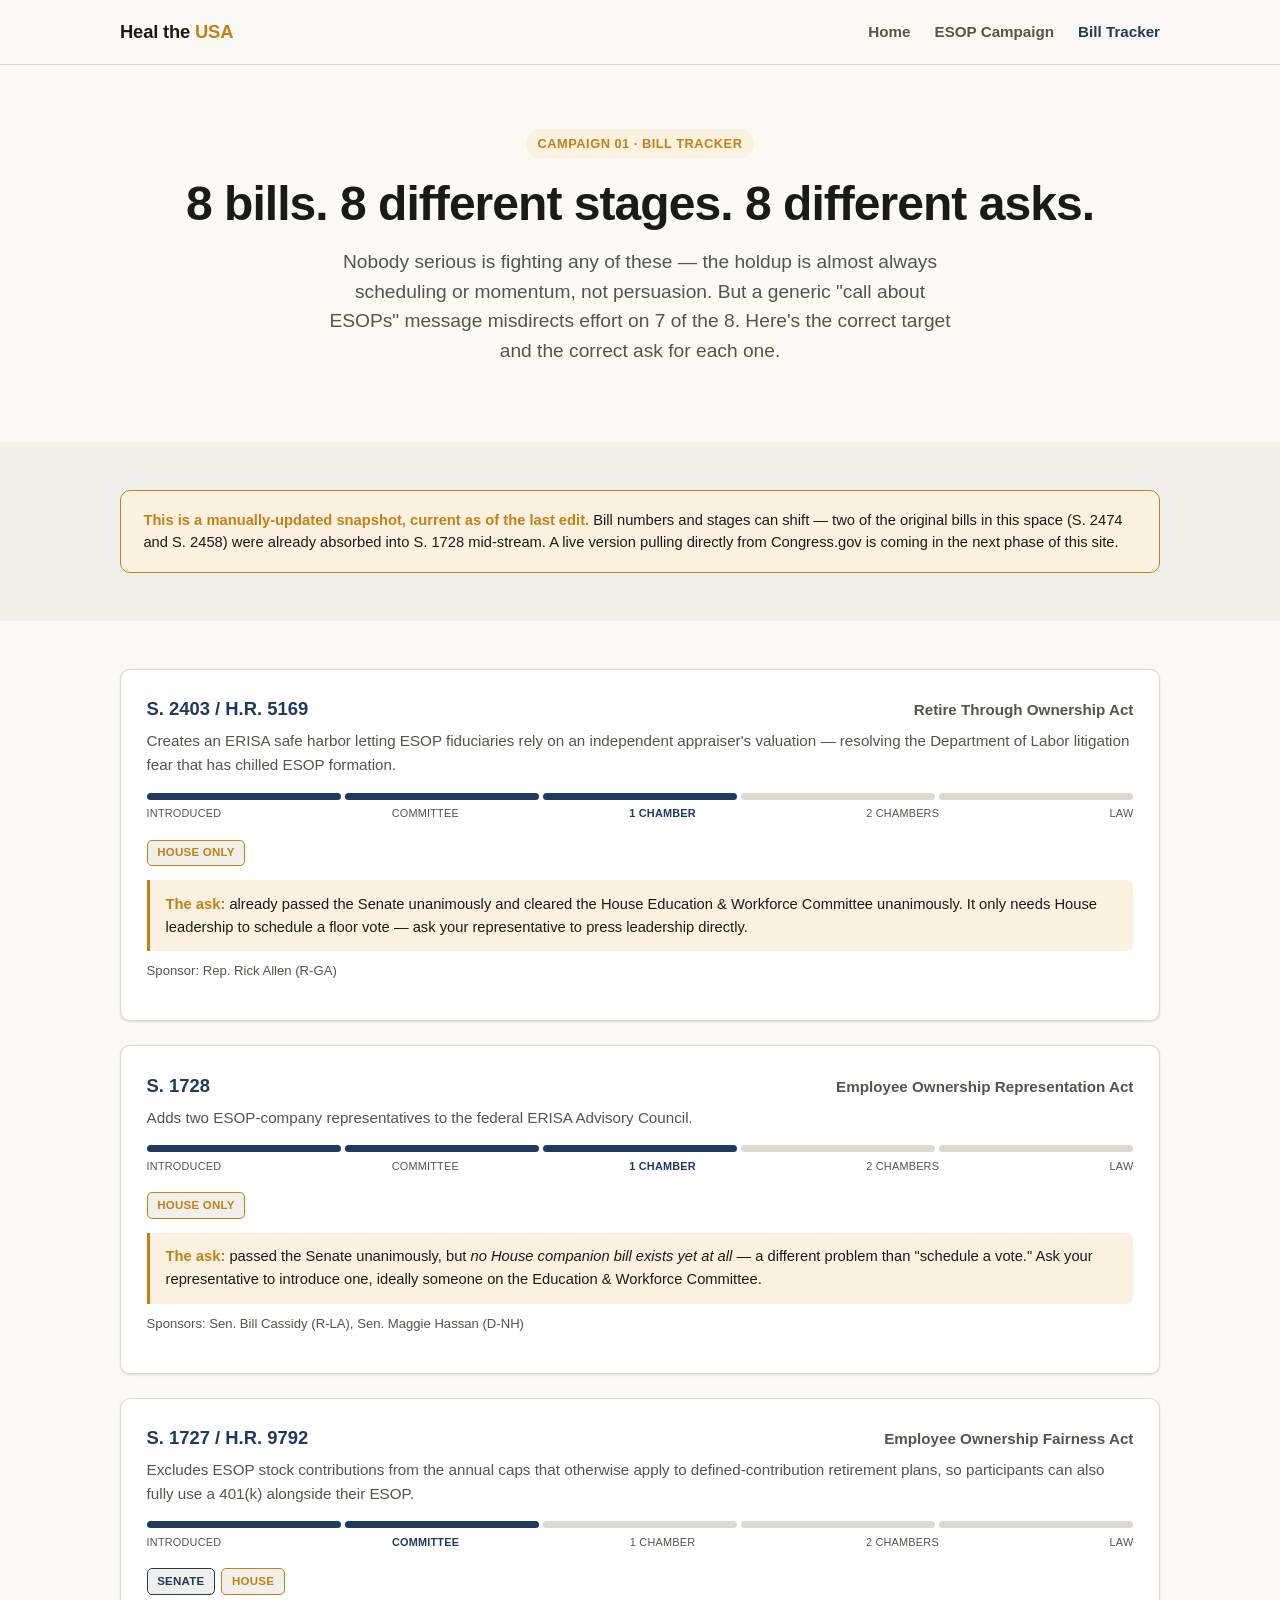
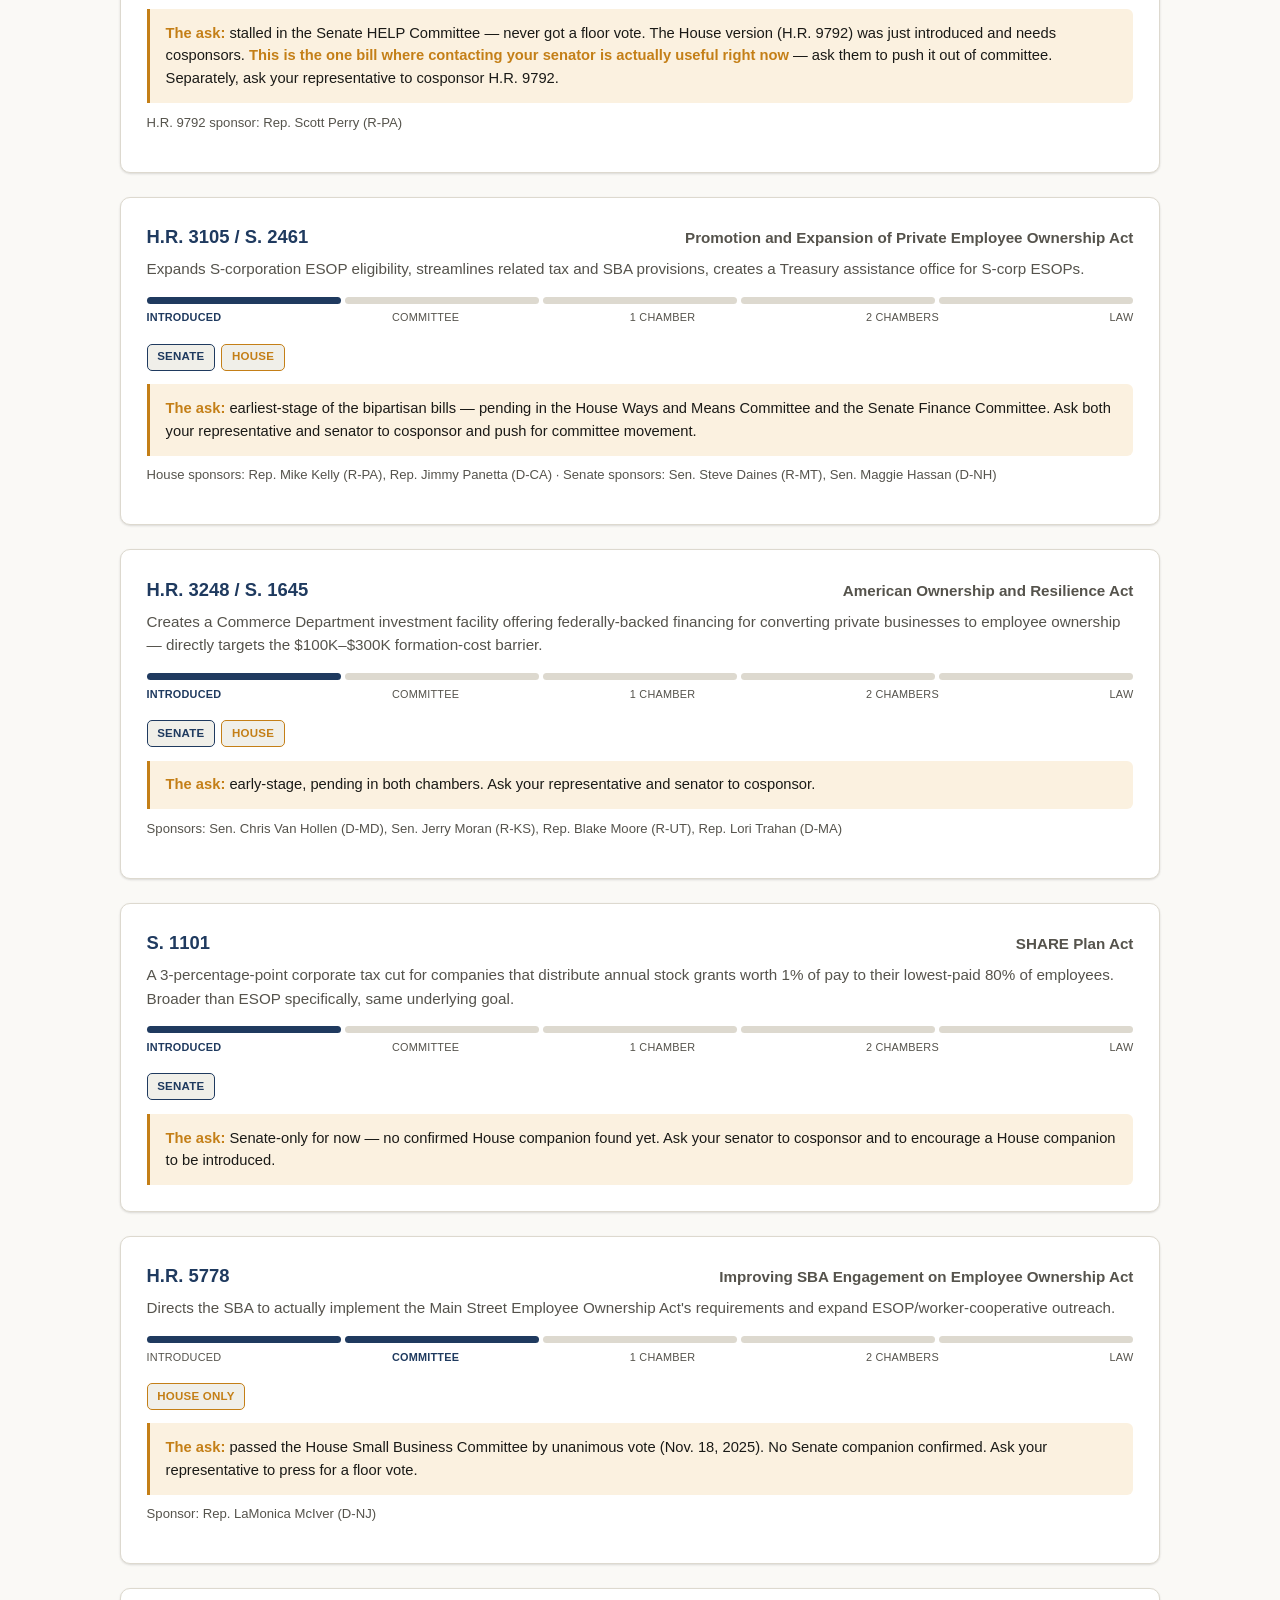
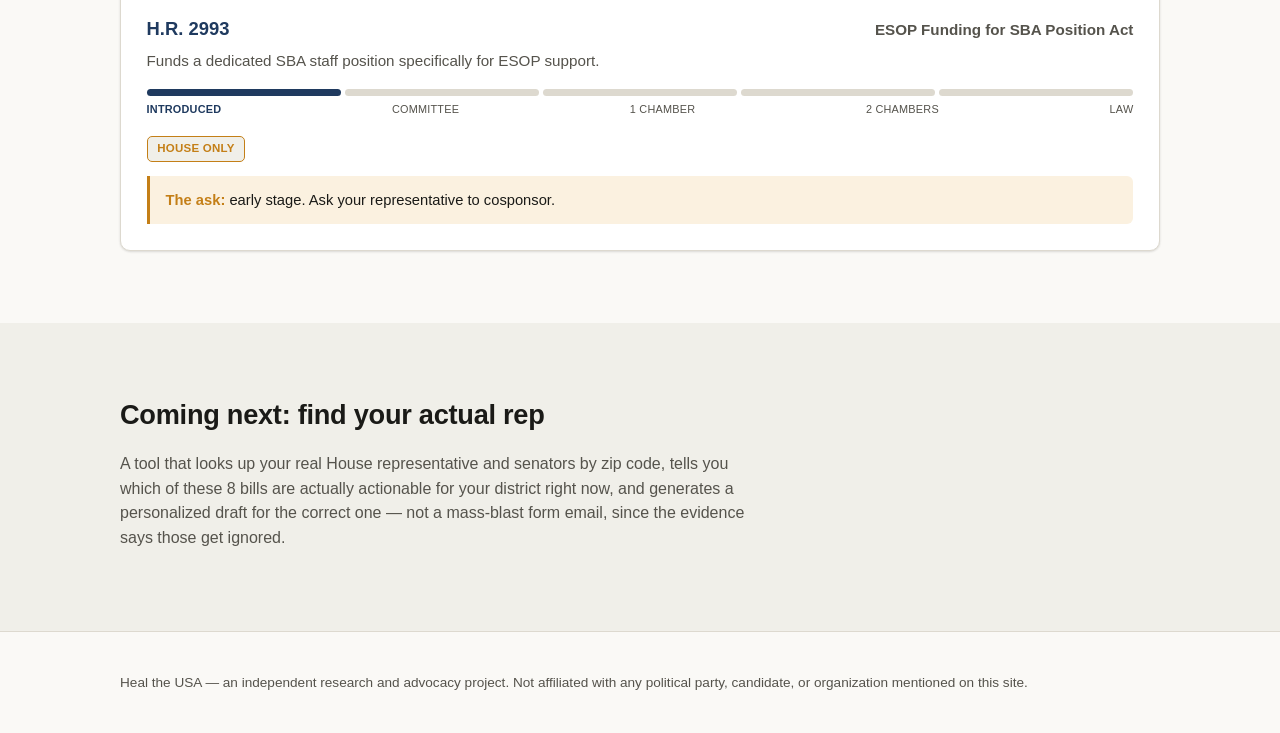
==== bills.html @ e7994b07 "Use clean URLs for internal links to avoid redirect hops" ====
<!doctype html>
<html lang="en">
<head>
<meta charset="utf-8">
<meta name="viewport" content="width=device-width, initial-scale=1">
<title>Bill Tracker — Heal the USA</title>
<meta name="description" content="Every live ESOP bill in Congress right now, its actual stage, and the specific, correct ask for each one.">
<link rel="stylesheet" href="styles.css">
</head>
<body>

<header class="site">
  <div class="wrap">
    <a class="brand" href="/">Heal the <span>USA</span></a>
    <nav class="site">
      <a href="/">Home</a>
      <a href="/esop">ESOP Campaign</a>
      <a href="/bills" class="active">Bill Tracker</a>
    </nav>
  </div>
</header>

<section class="hero">
  <div class="wrap">
    <span class="pill">Campaign 01 &middot; Bill Tracker</span>
    <h1>8 bills. 8 different stages. 8 different asks.</h1>
    <p class="lead">
      Nobody serious is fighting any of these — the holdup is almost always scheduling
      or momentum, not persuasion. But a generic "call about ESOPs" message misdirects
      effort on 7 of the 8. Here's the correct target and the correct ask for each one.
    </p>
  </div>
</section>

<section class="alt">
  <div class="wrap">
    <div class="note-box">
      <strong>This is a manually-updated snapshot, current as of the last edit.</strong>
      Bill numbers and stages can shift — two of the original bills in this space
      (S. 2474 and S. 2458) were already absorbed into S. 1728 mid-stream. A live version
      pulling directly from Congress.gov is coming in the next phase of this site.
    </div>
  </div>
</section>

<section>
  <div class="wrap">

    <!-- S.2403 / H.R.5169 -->
    <div class="bill-card">
      <div class="bill-head">
        <span class="bill-number">S. 2403 / H.R. 5169</span>
        <span class="bill-title">Retire Through Ownership Act</span>
      </div>
      <p class="bill-subject">Creates an ERISA safe harbor letting ESOP fiduciaries rely on an independent appraiser's valuation — resolving the Department of Labor litigation fear that has chilled ESOP formation.</p>
      <div class="stage-tracker">
        <div class="seg filled"></div><div class="seg filled"></div><div class="seg filled"></div><div class="seg"></div><div class="seg"></div>
      </div>
      <div class="stage-labels">
        <span>Introduced</span><span>Committee</span><span class="current">1 Chamber</span><span>2 Chambers</span><span>Law</span>
      </div>
      <div class="contact-tags"><span class="contact-tag house">House only</span></div>
      <div class="ask-box"><strong>The ask:</strong> already passed the Senate unanimously and cleared the House Education &amp; Workforce Committee unanimously. It only needs House leadership to schedule a floor vote — ask your representative to press leadership directly.</div>
      <p class="bill-meta">Sponsor: Rep. Rick Allen (R-GA)</p>
    </div>

    <!-- S.1728 -->
    <div class="bill-card">
      <div class="bill-head">
        <span class="bill-number">S. 1728</span>
        <span class="bill-title">Employee Ownership Representation Act</span>
      </div>
      <p class="bill-subject">Adds two ESOP-company representatives to the federal ERISA Advisory Council.</p>
      <div class="stage-tracker">
        <div class="seg filled"></div><div class="seg filled"></div><div class="seg filled"></div><div class="seg"></div><div class="seg"></div>
      </div>
      <div class="stage-labels">
        <span>Introduced</span><span>Committee</span><span class="current">1 Chamber</span><span>2 Chambers</span><span>Law</span>
      </div>
      <div class="contact-tags"><span class="contact-tag house">House only</span></div>
      <div class="ask-box"><strong>The ask:</strong> passed the Senate unanimously, but <em>no House companion bill exists yet at all</em> — a different problem than "schedule a vote." Ask your representative to introduce one, ideally someone on the Education &amp; Workforce Committee.</div>
      <p class="bill-meta">Sponsors: Sen. Bill Cassidy (R-LA), Sen. Maggie Hassan (D-NH)</p>
    </div>

    <!-- S.1727 / H.R.9792 -->
    <div class="bill-card">
      <div class="bill-head">
        <span class="bill-number">S. 1727 / H.R. 9792</span>
        <span class="bill-title">Employee Ownership Fairness Act</span>
      </div>
      <p class="bill-subject">Excludes ESOP stock contributions from the annual caps that otherwise apply to defined-contribution retirement plans, so participants can also fully use a 401(k) alongside their ESOP.</p>
      <div class="stage-tracker">
        <div class="seg filled"></div><div class="seg filled"></div><div class="seg"></div><div class="seg"></div><div class="seg"></div>
      </div>
      <div class="stage-labels">
        <span>Introduced</span><span class="current">Committee</span><span>1 Chamber</span><span>2 Chambers</span><span>Law</span>
      </div>
      <div class="contact-tags"><span class="contact-tag senate">Senate</span><span class="contact-tag house">House</span></div>
      <div class="ask-box"><strong>The ask:</strong> stalled in the Senate HELP Committee — never got a floor vote. The House version (H.R. 9792) was just introduced and needs cosponsors. <strong>This is the one bill where contacting your senator is actually useful right now</strong> — ask them to push it out of committee. Separately, ask your representative to cosponsor H.R. 9792.</div>
      <p class="bill-meta">H.R. 9792 sponsor: Rep. Scott Perry (R-PA)</p>
    </div>

    <!-- H.R.3105 / S.2461 -->
    <div class="bill-card">
      <div class="bill-head">
        <span class="bill-number">H.R. 3105 / S. 2461</span>
        <span class="bill-title">Promotion and Expansion of Private Employee Ownership Act</span>
      </div>
      <p class="bill-subject">Expands S-corporation ESOP eligibility, streamlines related tax and SBA provisions, creates a Treasury assistance office for S-corp ESOPs.</p>
      <div class="stage-tracker">
        <div class="seg filled"></div><div class="seg"></div><div class="seg"></div><div class="seg"></div><div class="seg"></div>
      </div>
      <div class="stage-labels">
        <span class="current">Introduced</span><span>Committee</span><span>1 Chamber</span><span>2 Chambers</span><span>Law</span>
      </div>
      <div class="contact-tags"><span class="contact-tag senate">Senate</span><span class="contact-tag house">House</span></div>
      <div class="ask-box"><strong>The ask:</strong> earliest-stage of the bipartisan bills — pending in the House Ways and Means Committee and the Senate Finance Committee. Ask both your representative and senator to cosponsor and push for committee movement.</div>
      <p class="bill-meta">House sponsors: Rep. Mike Kelly (R-PA), Rep. Jimmy Panetta (D-CA) &middot; Senate sponsors: Sen. Steve Daines (R-MT), Sen. Maggie Hassan (D-NH)</p>
    </div>

    <!-- American Ownership and Resilience Act -->
    <div class="bill-card">
      <div class="bill-head">
        <span class="bill-number">H.R. 3248 / S. 1645</span>
        <span class="bill-title">American Ownership and Resilience Act</span>
      </div>
      <p class="bill-subject">Creates a Commerce Department investment facility offering federally-backed financing for converting private businesses to employee ownership — directly targets the $100K&ndash;$300K formation-cost barrier.</p>
      <div class="stage-tracker">
        <div class="seg filled"></div><div class="seg"></div><div class="seg"></div><div class="seg"></div><div class="seg"></div>
      </div>
      <div class="stage-labels">
        <span class="current">Introduced</span><span>Committee</span><span>1 Chamber</span><span>2 Chambers</span><span>Law</span>
      </div>
      <div class="contact-tags"><span class="contact-tag senate">Senate</span><span class="contact-tag house">House</span></div>
      <div class="ask-box"><strong>The ask:</strong> early-stage, pending in both chambers. Ask your representative and senator to cosponsor.</div>
      <p class="bill-meta">Sponsors: Sen. Chris Van Hollen (D-MD), Sen. Jerry Moran (R-KS), Rep. Blake Moore (R-UT), Rep. Lori Trahan (D-MA)</p>
    </div>

    <!-- SHARE Plan Act -->
    <div class="bill-card">
      <div class="bill-head">
        <span class="bill-number">S. 1101</span>
        <span class="bill-title">SHARE Plan Act</span>
      </div>
      <p class="bill-subject">A 3-percentage-point corporate tax cut for companies that distribute annual stock grants worth 1% of pay to their lowest-paid 80% of employees. Broader than ESOP specifically, same underlying goal.</p>
      <div class="stage-tracker">
        <div class="seg filled"></div><div class="seg"></div><div class="seg"></div><div class="seg"></div><div class="seg"></div>
      </div>
      <div class="stage-labels">
        <span class="current">Introduced</span><span>Committee</span><span>1 Chamber</span><span>2 Chambers</span><span>Law</span>
      </div>
      <div class="contact-tags"><span class="contact-tag senate">Senate</span></div>
      <div class="ask-box"><strong>The ask:</strong> Senate-only for now — no confirmed House companion found yet. Ask your senator to cosponsor and to encourage a House companion to be introduced.</div>
    </div>

    <!-- H.R.5778 -->
    <div class="bill-card">
      <div class="bill-head">
        <span class="bill-number">H.R. 5778</span>
        <span class="bill-title">Improving SBA Engagement on Employee Ownership Act</span>
      </div>
      <p class="bill-subject">Directs the SBA to actually implement the Main Street Employee Ownership Act's requirements and expand ESOP/worker-cooperative outreach.</p>
      <div class="stage-tracker">
        <div class="seg filled"></div><div class="seg filled"></div><div class="seg"></div><div class="seg"></div><div class="seg"></div>
      </div>
      <div class="stage-labels">
        <span>Introduced</span><span class="current">Committee</span><span>1 Chamber</span><span>2 Chambers</span><span>Law</span>
      </div>
      <div class="contact-tags"><span class="contact-tag house">House only</span></div>
      <div class="ask-box"><strong>The ask:</strong> passed the House Small Business Committee by unanimous vote (Nov. 18, 2025). No Senate companion confirmed. Ask your representative to press for a floor vote.</div>
      <p class="bill-meta">Sponsor: Rep. LaMonica McIver (D-NJ)</p>
    </div>

    <!-- H.R.2993 -->
    <div class="bill-card">
      <div class="bill-head">
        <span class="bill-number">H.R. 2993</span>
        <span class="bill-title">ESOP Funding for SBA Position Act</span>
      </div>
      <p class="bill-subject">Funds a dedicated SBA staff position specifically for ESOP support.</p>
      <div class="stage-tracker">
        <div class="seg filled"></div><div class="seg"></div><div class="seg"></div><div class="seg"></div><div class="seg"></div>
      </div>
      <div class="stage-labels">
        <span class="current">Introduced</span><span>Committee</span><span>1 Chamber</span><span>2 Chambers</span><span>Law</span>
      </div>
      <div class="contact-tags"><span class="contact-tag house">House only</span></div>
      <div class="ask-box"><strong>The ask:</strong> early stage. Ask your representative to cosponsor.</div>
    </div>

  </div>
</section>

<section class="alt">
  <div class="wrap">
    <h2>Coming next: find your actual rep</h2>
    <p class="section-lead">
      A tool that looks up your real House representative and senators by zip code, tells
      you which of these 8 bills are actually actionable for your district right now, and
      generates a personalized draft for the correct one — not a mass-blast form email,
      since the evidence says those get ignored.
    </p>
  </div>
</section>

<footer class="site">
  <div class="wrap">
    Heal the USA — an independent research and advocacy project. Not affiliated with any political party, candidate, or organization mentioned on this site.
  </div>
</footer>

</body>
</html>
---- styles.css ----
:root {
  color-scheme: light dark;
  --bg: #faf9f6;
  --bg-alt: #f0efe9;
  --text: #1a1a17;
  --text-dim: #55534c;
  --border: #ddd9cf;
  --navy: #1f3a5f;
  --navy-dim: #3a5a82;
  --amber: #c47f17;
  --amber-bg: #fbf1e0;
  --card: #ffffff;
  --shadow: 0 1px 3px rgba(0,0,0,0.06), 0 1px 2px rgba(0,0,0,0.08);
  --radius: 10px;
  --maxw: 68rem;
}

@media (prefers-color-scheme: dark) {
  :root {
    --bg: #121210;
    --bg-alt: #1a1a17;
    --text: #f0efe9;
    --text-dim: #b3b0a4;
    --border: #34332c;
    --navy: #6f9bd1;
    --navy-dim: #8fb3e0;
    --amber: #e5a94a;
    --amber-bg: #2a2116;
    --card: #1a1a17;
    --shadow: 0 1px 3px rgba(0,0,0,0.4);
  }
}

* { box-sizing: border-box; }

body {
  margin: 0;
  background: var(--bg);
  color: var(--text);
  font-family: -apple-system, BlinkMacSystemFont, "Segoe UI", Helvetica, Arial, sans-serif;
  line-height: 1.55;
}

a { color: var(--navy); text-decoration-color: var(--border); text-underline-offset: 2px; }
a:hover { color: var(--navy-dim); }

.wrap { max-width: var(--maxw); margin: 0 auto; padding: 0 1.5rem; }

header.site {
  border-bottom: 1px solid var(--border);
  padding: 1.1rem 0;
}
header.site .wrap { display: flex; align-items: center; justify-content: space-between; gap: 1rem; flex-wrap: wrap; }
.brand { font-weight: 700; font-size: 1.15rem; text-decoration: none; color: var(--text); letter-spacing: -0.01em; transition: opacity 0.15s ease; }
.brand:hover { opacity: 0.65; }
.brand span { color: var(--amber); }
nav.site a {
  margin-left: 1.5rem;
  font-size: 0.95rem;
  font-weight: 600;
  text-decoration: none;
  color: var(--text-dim);
}
nav.site a:hover, nav.site a.active { color: var(--navy); }
nav.site { display: flex; flex-wrap: wrap; }

.hero {
  padding: 4rem 0 3rem;
  text-align: center;
}
.hero h1 {
  font-size: clamp(2rem, 5vw, 3rem);
  line-height: 1.1;
  margin: 0 0 1rem;
  letter-spacing: -0.02em;
}
.hero p.lead {
  font-size: 1.2rem;
  color: var(--text-dim);
  max-width: 40rem;
  margin: 0 auto 1.75rem;
}
.pill {
  display: inline-block;
  background: var(--amber-bg);
  color: var(--amber);
  font-weight: 700;
  font-size: 0.8rem;
  letter-spacing: 0.04em;
  text-transform: uppercase;
  padding: 0.3rem 0.75rem;
  border-radius: 999px;
  margin-bottom: 1.25rem;
}

.btn {
  display: inline-block;
  background: var(--navy);
  color: #fff;
  font-weight: 700;
  padding: 0.75rem 1.5rem;
  border-radius: 8px;
  text-decoration: none;
  font-size: 1rem;
}
.btn:hover { background: var(--navy-dim); color: #fff; }
.btn.secondary {
  background: transparent;
  color: var(--navy);
  border: 1.5px solid var(--border);
}
.btn.secondary:hover { border-color: var(--navy); }

section { padding: 3rem 0; }
section.alt { background: var(--bg-alt); }
section h2 {
  font-size: 1.7rem;
  letter-spacing: -0.01em;
  margin-bottom: 0.5rem;
}
section p.section-lead {
  color: var(--text-dim);
  max-width: 40rem;
  margin-bottom: 2rem;
}

.cards {
  display: grid;
  grid-template-columns: repeat(auto-fit, minmax(15rem, 1fr));
  gap: 1.25rem;
}
.card {
  background: var(--card);
  border: 1px solid var(--border);
  border-radius: var(--radius);
  padding: 1.5rem;
  box-shadow: var(--shadow);
}
.card h3 { margin-top: 0; font-size: 1.05rem; }
.card p { color: var(--text-dim); font-size: 0.95rem; margin-bottom: 0; }

.campaign-card {
  display: flex;
  gap: 1.5rem;
  align-items: center;
  background: var(--card);
  border: 1px solid var(--border);
  border-radius: var(--radius);
  padding: 1.75rem;
  box-shadow: var(--shadow);
  flex-wrap: wrap;
}
.campaign-card .num {
  font-size: 2.25rem;
  font-weight: 800;
  color: var(--amber);
  min-width: 3.5rem;
}
.campaign-card .body { flex: 1; min-width: 14rem; }
.campaign-card h3 { margin: 0 0 0.35rem; font-size: 1.2rem; }
.campaign-card p { color: var(--text-dim); margin: 0 0 0.75rem; }

.progress-block { margin: 1.5rem 0; }
.progress-block .label {
  display: flex;
  justify-content: space-between;
  font-size: 0.9rem;
  font-weight: 600;
  margin-bottom: 0.4rem;
}
.progress-block .label .figure { color: var(--amber); font-weight: 800; }
.progress-track {
  background: var(--bg-alt);
  border: 1px solid var(--border);
  border-radius: 999px;
  height: 0.9rem;
  overflow: hidden;
}
.progress-fill {
  background: linear-gradient(90deg, var(--navy), var(--navy-dim));
  height: 100%;
  border-radius: 999px;
  min-width: 4px;
}
.progress-note { font-size: 0.85rem; color: var(--text-dim); margin-top: 0.4rem; }

.steps { counter-reset: step; list-style: none; padding: 0; margin: 0; }
.steps li {
  counter-increment: step;
  position: relative;
  padding-left: 3rem;
  margin-bottom: 1.5rem;
}
.steps li::before {
  content: counter(step);
  position: absolute;
  left: 0; top: 0;
  width: 2.1rem; height: 2.1rem;
  background: var(--navy);
  color: #fff;
  border-radius: 50%;
  display: flex; align-items: center; justify-content: center;
  font-weight: 700;
  font-size: 0.95rem;
}
.steps h3 { margin: 0 0 0.25rem; font-size: 1.05rem; }
.steps p { margin: 0; color: var(--text-dim); font-size: 0.95rem; }

.note-box {
  background: var(--amber-bg);
  border: 1px solid var(--amber);
  border-radius: var(--radius);
  padding: 1.1rem 1.4rem;
  font-size: 0.92rem;
  color: var(--text);
}
.note-box strong { color: var(--amber); }

/* Bill tracker */
.bill-card {
  background: var(--card);
  border: 1px solid var(--border);
  border-radius: var(--radius);
  padding: 1.6rem;
  box-shadow: var(--shadow);
  margin-bottom: 1.5rem;
}
.bill-card .bill-head { display: flex; justify-content: space-between; align-items: baseline; flex-wrap: wrap; gap: 0.5rem; }
.bill-card .bill-number { font-weight: 800; font-size: 1.15rem; color: var(--navy); }
.bill-card .bill-title { font-weight: 600; font-size: 0.95rem; color: var(--text-dim); }
.bill-card .bill-subject { color: var(--text-dim); margin: 0.35rem 0 1rem; font-size: 0.95rem; }

.stage-tracker { display: flex; gap: 4px; margin: 0.75rem 0 0.35rem; }
.stage-tracker .seg { flex: 1; height: 7px; background: var(--border); border-radius: 4px; }
.stage-tracker .seg.filled { background: var(--navy); }
.stage-labels {
  display: flex; justify-content: space-between;
  font-size: 0.68rem; color: var(--text-dim); text-transform: uppercase; letter-spacing: 0.02em;
  margin-bottom: 1.1rem;
}
.stage-labels span.current { color: var(--navy); font-weight: 700; }

.contact-tags { display: flex; gap: 0.4rem; flex-wrap: wrap; margin-bottom: 0.85rem; }
.contact-tag {
  font-size: 0.72rem; font-weight: 700; text-transform: uppercase; letter-spacing: 0.02em;
  padding: 0.22rem 0.6rem; border-radius: 5px;
  background: var(--bg-alt); border: 1px solid var(--border); color: var(--text-dim);
}
.contact-tag.senate { color: var(--navy); border-color: var(--navy); }
.contact-tag.house { color: var(--amber); border-color: var(--amber); }

.ask-box {
  background: var(--amber-bg);
  border-left: 3px solid var(--amber);
  border-radius: 0 6px 6px 0;
  padding: 0.8rem 1rem;
  font-size: 0.92rem;
}
.ask-box strong { color: var(--amber); }

.bill-meta { font-size: 0.82rem; color: var(--text-dim); margin-top: 0.6rem; }

footer.site {
  border-top: 1px solid var(--border);
  padding: 2.5rem 0;
  color: var(--text-dim);
  font-size: 0.85rem;
}
footer.site a { color: var(--text-dim); }

.status-tag {
  display: inline-block;
  font-size: 0.75rem;
  font-weight: 700;
  padding: 0.15rem 0.55rem;
  border-radius: 5px;
  text-transform: uppercase;
  letter-spacing: 0.03em;
}
.status-tag.building { background: var(--amber-bg); color: var(--amber); }
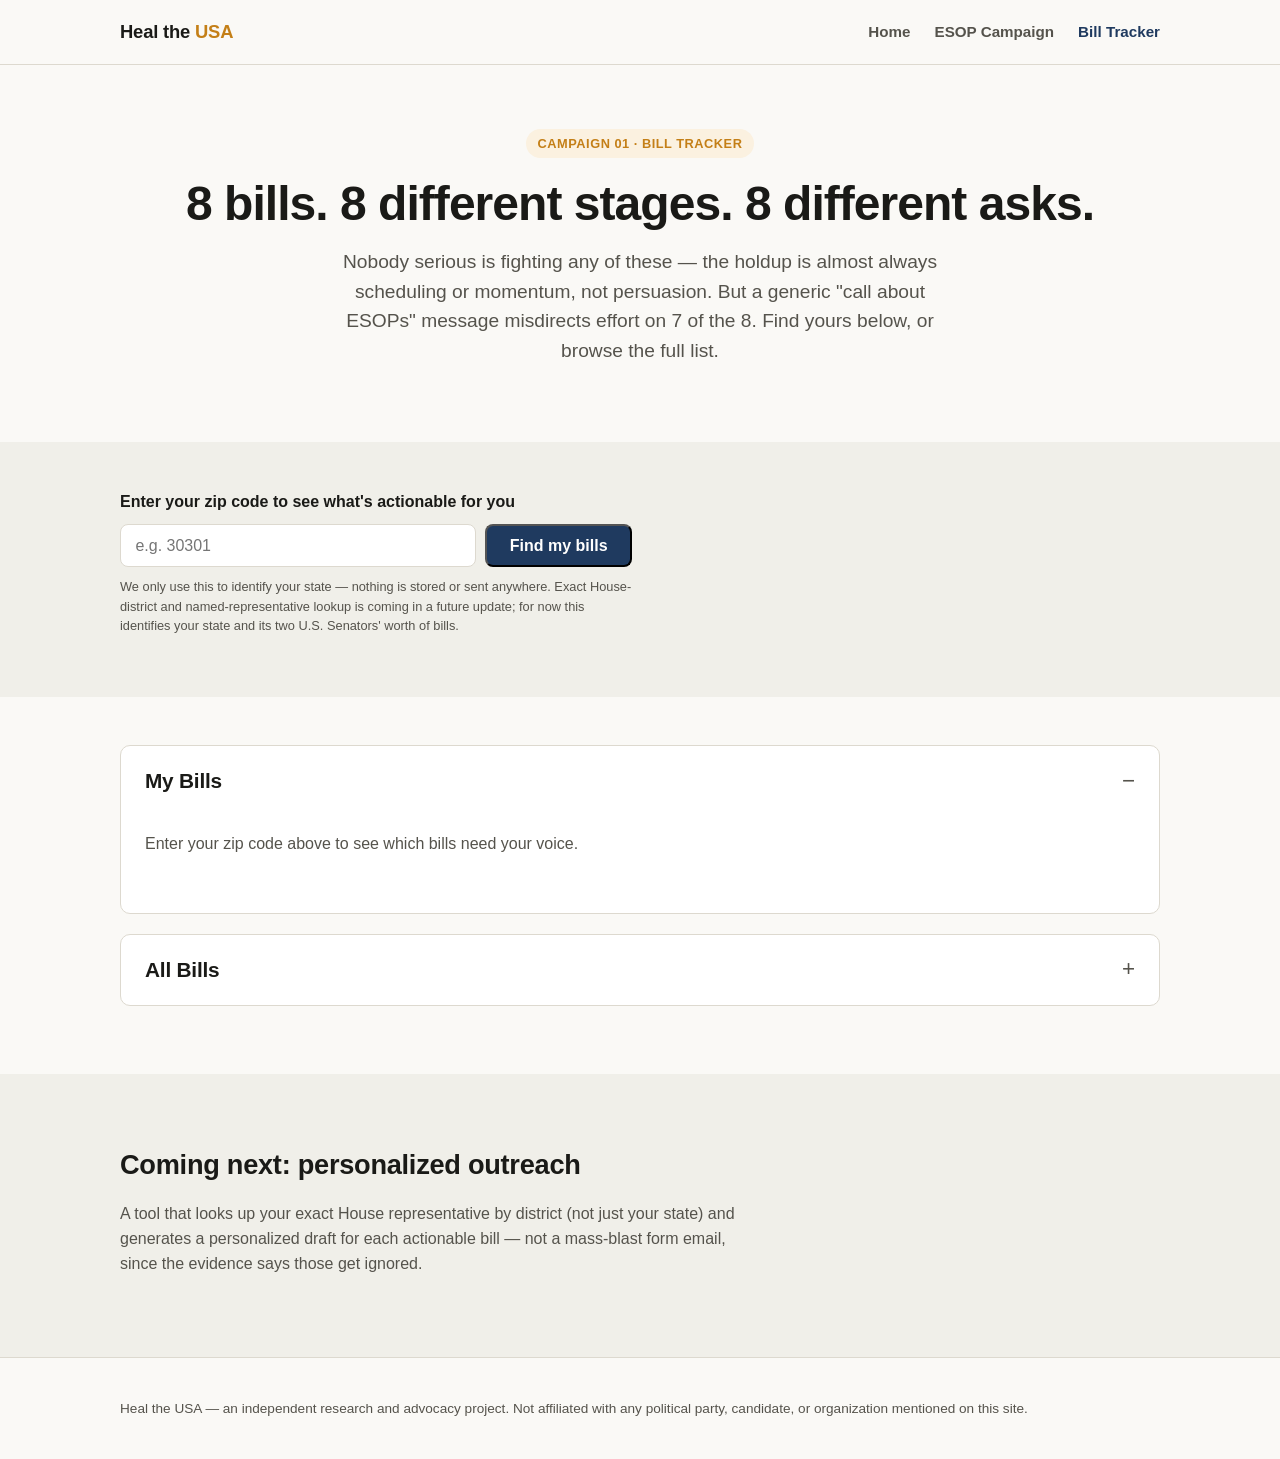
==== commit b76c388c: "Add zip-code lookup: My Bills / All Bills collapsible sections" ====
--- a/bills.html
+++ b/bills.html
@@ -27,18 +27,20 @@
     <p class="lead">
       Nobody serious is fighting any of these — the holdup is almost always scheduling
       or momentum, not persuasion. But a generic "call about ESOPs" message misdirects
-      effort on 7 of the 8. Here's the correct target and the correct ask for each one.
+      effort on 7 of the 8. Find yours below, or browse the full list.
     </p>
   </div>
 </section>
 
 <section class="alt">
   <div class="wrap">
-    <div class="note-box">
-      <strong>This is a manually-updated snapshot, current as of the last edit.</strong>
-      Bill numbers and stages can shift — two of the original bills in this space
-      (S. 2474 and S. 2458) were already absorbed into S. 1728 mid-stream. A live version
-      pulling directly from Congress.gov is coming in the next phase of this site.
+    <div class="zip-block">
+      <label for="zip-input">Enter your zip code to see what's actionable for you</label>
+      <div class="zip-row">
+        <input type="text" id="zip-input" inputmode="numeric" maxlength="5" placeholder="e.g. 30301">
+        <button class="btn" id="zip-submit" type="button">Find my bills</button>
+      </div>
+      <p class="zip-note" id="zip-note">We only use this to identify your state — nothing is stored or sent anywhere. Exact House-district and named-representative lookup is coming in a future update; for now this identifies your state and its two U.S. Senators' worth of bills.</p>
     </div>
   </div>
 </section>
@@ -46,159 +48,178 @@
 <section>
   <div class="wrap">
 
-    <!-- S.2403 / H.R.5169 -->
-    <div class="bill-card">
-      <div class="bill-head">
-        <span class="bill-number">S. 2403 / H.R. 5169</span>
-        <span class="bill-title">Retire Through Ownership Act</span>
+    <details class="collapsible" id="my-bills" open>
+      <summary><h2>My Bills</h2></summary>
+      <div id="my-bills-content" class="my-bills-content">
+        <p class="section-lead">Enter your zip code above to see which bills need your voice.</p>
       </div>
-      <p class="bill-subject">Creates an ERISA safe harbor letting ESOP fiduciaries rely on an independent appraiser's valuation — resolving the Department of Labor litigation fear that has chilled ESOP formation.</p>
-      <div class="stage-tracker">
-        <div class="seg filled"></div><div class="seg filled"></div><div class="seg filled"></div><div class="seg"></div><div class="seg"></div>
+    </details>
+
+    <details class="collapsible" id="all-bills">
+      <summary><h2>All Bills</h2></summary>
+      <div class="all-bills-content">
+        <div class="note-box">
+          <strong>This is a manually-updated snapshot, current as of the last edit.</strong>
+          Bill numbers and stages can shift — two of the original bills in this space
+          (S. 2474 and S. 2458) were already absorbed into S. 1728 mid-stream. A live version
+          pulling directly from Congress.gov is planned for a future update.
+        </div>
+
+        <!-- S.2403 / H.R.5169 -->
+        <div class="bill-card" id="bill-hr5169" data-contact="house">
+          <div class="bill-head">
+            <span class="bill-number">S. 2403 / H.R. 5169</span>
+            <span class="bill-title">Retire Through Ownership Act</span>
+          </div>
+          <p class="bill-subject">Creates an ERISA safe harbor letting ESOP fiduciaries rely on an independent appraiser's valuation — resolving the Department of Labor litigation fear that has chilled ESOP formation.</p>
+          <div class="stage-tracker">
+            <div class="seg filled"></div><div class="seg filled"></div><div class="seg filled"></div><div class="seg"></div><div class="seg"></div>
+          </div>
+          <div class="stage-labels">
+            <span>Introduced</span><span>Committee</span><span class="current">1 Chamber</span><span>2 Chambers</span><span>Law</span>
+          </div>
+          <div class="contact-tags"><span class="contact-tag house">House only</span></div>
+          <div class="ask-box"><strong>The ask:</strong> already passed the Senate unanimously and cleared the House Education &amp; Workforce Committee unanimously. It only needs House leadership to schedule a floor vote — ask your representative to press leadership directly.</div>
+          <p class="bill-meta">Sponsor: Rep. Rick Allen (R-GA)</p>
+        </div>
+
+        <!-- S.1728 -->
+        <div class="bill-card" id="bill-s1728" data-contact="house">
+          <div class="bill-head">
+            <span class="bill-number">S. 1728</span>
+            <span class="bill-title">Employee Ownership Representation Act</span>
+          </div>
+          <p class="bill-subject">Adds two ESOP-company representatives to the federal ERISA Advisory Council.</p>
+          <div class="stage-tracker">
+            <div class="seg filled"></div><div class="seg filled"></div><div class="seg filled"></div><div class="seg"></div><div class="seg"></div>
+          </div>
+          <div class="stage-labels">
+            <span>Introduced</span><span>Committee</span><span class="current">1 Chamber</span><span>2 Chambers</span><span>Law</span>
+          </div>
+          <div class="contact-tags"><span class="contact-tag house">House only</span></div>
+          <div class="ask-box"><strong>The ask:</strong> passed the Senate unanimously, but <em>no House companion bill exists yet at all</em> — a different problem than "schedule a vote." Ask your representative to introduce one, ideally someone on the Education &amp; Workforce Committee.</div>
+          <p class="bill-meta">Sponsors: Sen. Bill Cassidy (R-LA), Sen. Maggie Hassan (D-NH)</p>
+        </div>
+
+        <!-- S.1727 / H.R.9792 -->
+        <div class="bill-card" id="bill-s1727" data-contact="both">
+          <div class="bill-head">
+            <span class="bill-number">S. 1727 / H.R. 9792</span>
+            <span class="bill-title">Employee Ownership Fairness Act</span>
+          </div>
+          <p class="bill-subject">Excludes ESOP stock contributions from the annual caps that otherwise apply to defined-contribution retirement plans, so participants can also fully use a 401(k) alongside their ESOP.</p>
+          <div class="stage-tracker">
+            <div class="seg filled"></div><div class="seg filled"></div><div class="seg"></div><div class="seg"></div><div class="seg"></div>
+          </div>
+          <div class="stage-labels">
+            <span>Introduced</span><span class="current">Committee</span><span>1 Chamber</span><span>2 Chambers</span><span>Law</span>
+          </div>
+          <div class="contact-tags"><span class="contact-tag senate">Senate</span><span class="contact-tag house">House</span></div>
+          <div class="ask-box"><strong>The ask:</strong> stalled in the Senate HELP Committee — never got a floor vote. The House version (H.R. 9792) was just introduced and needs cosponsors. <strong>This is the one bill where contacting your senator is actually useful right now</strong> — ask them to push it out of committee. Separately, ask your representative to cosponsor H.R. 9792.</div>
+          <p class="bill-meta">H.R. 9792 sponsor: Rep. Scott Perry (R-PA)</p>
+        </div>
+
+        <!-- H.R.3105 / S.2461 -->
+        <div class="bill-card" id="bill-hr3105" data-contact="both">
+          <div class="bill-head">
+            <span class="bill-number">H.R. 3105 / S. 2461</span>
+            <span class="bill-title">Promotion and Expansion of Private Employee Ownership Act</span>
+          </div>
+          <p class="bill-subject">Expands S-corporation ESOP eligibility, streamlines related tax and SBA provisions, creates a Treasury assistance office for S-corp ESOPs.</p>
+          <div class="stage-tracker">
+            <div class="seg filled"></div><div class="seg"></div><div class="seg"></div><div class="seg"></div><div class="seg"></div>
+          </div>
+          <div class="stage-labels">
+            <span class="current">Introduced</span><span>Committee</span><span>1 Chamber</span><span>2 Chambers</span><span>Law</span>
+          </div>
+          <div class="contact-tags"><span class="contact-tag senate">Senate</span><span class="contact-tag house">House</span></div>
+          <div class="ask-box"><strong>The ask:</strong> earliest-stage of the bipartisan bills — pending in the House Ways and Means Committee and the Senate Finance Committee. Ask both your representative and senator to cosponsor and push for committee movement.</div>
+          <p class="bill-meta">House sponsors: Rep. Mike Kelly (R-PA), Rep. Jimmy Panetta (D-CA) &middot; Senate sponsors: Sen. Steve Daines (R-MT), Sen. Maggie Hassan (D-NH)</p>
+        </div>
+
+        <!-- American Ownership and Resilience Act -->
+        <div class="bill-card" id="bill-aora" data-contact="both">
+          <div class="bill-head">
+            <span class="bill-number">H.R. 3248 / S. 1645</span>
+            <span class="bill-title">American Ownership and Resilience Act</span>
+          </div>
+          <p class="bill-subject">Creates a Commerce Department investment facility offering federally-backed financing for converting private businesses to employee ownership — directly targets the $100K&ndash;$300K formation-cost barrier.</p>
+          <div class="stage-tracker">
+            <div class="seg filled"></div><div class="seg"></div><div class="seg"></div><div class="seg"></div><div class="seg"></div>
+          </div>
+          <div class="stage-labels">
+            <span class="current">Introduced</span><span>Committee</span><span>1 Chamber</span><span>2 Chambers</span><span>Law</span>
+          </div>
+          <div class="contact-tags"><span class="contact-tag senate">Senate</span><span class="contact-tag house">House</span></div>
+          <div class="ask-box"><strong>The ask:</strong> early-stage, pending in both chambers. Ask your representative and senator to cosponsor.</div>
+          <p class="bill-meta">Sponsors: Sen. Chris Van Hollen (D-MD), Sen. Jerry Moran (R-KS), Rep. Blake Moore (R-UT), Rep. Lori Trahan (D-MA)</p>
+        </div>
+
+        <!-- SHARE Plan Act -->
+        <div class="bill-card" id="bill-s1101" data-contact="senate">
+          <div class="bill-head">
+            <span class="bill-number">S. 1101</span>
+            <span class="bill-title">SHARE Plan Act</span>
+          </div>
+          <p class="bill-subject">A 3-percentage-point corporate tax cut for companies that distribute annual stock grants worth 1% of pay to their lowest-paid 80% of employees. Broader than ESOP specifically, same underlying goal.</p>
+          <div class="stage-tracker">
+            <div class="seg filled"></div><div class="seg"></div><div class="seg"></div><div class="seg"></div><div class="seg"></div>
+          </div>
+          <div class="stage-labels">
+            <span class="current">Introduced</span><span>Committee</span><span>1 Chamber</span><span>2 Chambers</span><span>Law</span>
+          </div>
+          <div class="contact-tags"><span class="contact-tag senate">Senate</span></div>
+          <div class="ask-box"><strong>The ask:</strong> Senate-only for now — no confirmed House companion found yet. Ask your senator to cosponsor and to encourage a House companion to be introduced.</div>
+        </div>
+
+        <!-- H.R.5778 -->
+        <div class="bill-card" id="bill-hr5778" data-contact="house">
+          <div class="bill-head">
+            <span class="bill-number">H.R. 5778</span>
+            <span class="bill-title">Improving SBA Engagement on Employee Ownership Act</span>
+          </div>
+          <p class="bill-subject">Directs the SBA to actually implement the Main Street Employee Ownership Act's requirements and expand ESOP/worker-cooperative outreach.</p>
+          <div class="stage-tracker">
+            <div class="seg filled"></div><div class="seg filled"></div><div class="seg"></div><div class="seg"></div><div class="seg"></div>
+          </div>
+          <div class="stage-labels">
+            <span>Introduced</span><span class="current">Committee</span><span>1 Chamber</span><span>2 Chambers</span><span>Law</span>
+          </div>
+          <div class="contact-tags"><span class="contact-tag house">House only</span></div>
+          <div class="ask-box"><strong>The ask:</strong> passed the House Small Business Committee by unanimous vote (Nov. 18, 2025). No Senate companion confirmed. Ask your representative to press for a floor vote.</div>
+          <p class="bill-meta">Sponsor: Rep. LaMonica McIver (D-NJ)</p>
+        </div>
+
+        <!-- H.R.2993 -->
+        <div class="bill-card" id="bill-hr2993" data-contact="house">
+          <div class="bill-head">
+            <span class="bill-number">H.R. 2993</span>
+            <span class="bill-title">ESOP Funding for SBA Position Act</span>
+          </div>
+          <p class="bill-subject">Funds a dedicated SBA staff position specifically for ESOP support.</p>
+          <div class="stage-tracker">
+            <div class="seg filled"></div><div class="seg"></div><div class="seg"></div><div class="seg"></div><div class="seg"></div>
+          </div>
+          <div class="stage-labels">
+            <span class="current">Introduced</span><span>Committee</span><span>1 Chamber</span><span>2 Chambers</span><span>Law</span>
+          </div>
+          <div class="contact-tags"><span class="contact-tag house">House only</span></div>
+          <div class="ask-box"><strong>The ask:</strong> early stage. Ask your representative to cosponsor.</div>
+        </div>
+
       </div>
-      <div class="stage-labels">
-        <span>Introduced</span><span>Committee</span><span class="current">1 Chamber</span><span>2 Chambers</span><span>Law</span>
-      </div>
-      <div class="contact-tags"><span class="contact-tag house">House only</span></div>
-      <div class="ask-box"><strong>The ask:</strong> already passed the Senate unanimously and cleared the House Education &amp; Workforce Committee unanimously. It only needs House leadership to schedule a floor vote — ask your representative to press leadership directly.</div>
-      <p class="bill-meta">Sponsor: Rep. Rick Allen (R-GA)</p>
-    </div>
-
-    <!-- S.1728 -->
-    <div class="bill-card">
-      <div class="bill-head">
-        <span class="bill-number">S. 1728</span>
-        <span class="bill-title">Employee Ownership Representation Act</span>
-      </div>
-      <p class="bill-subject">Adds two ESOP-company representatives to the federal ERISA Advisory Council.</p>
-      <div class="stage-tracker">
-        <div class="seg filled"></div><div class="seg filled"></div><div class="seg filled"></div><div class="seg"></div><div class="seg"></div>
-      </div>
-      <div class="stage-labels">
-        <span>Introduced</span><span>Committee</span><span class="current">1 Chamber</span><span>2 Chambers</span><span>Law</span>
-      </div>
-      <div class="contact-tags"><span class="contact-tag house">House only</span></div>
-      <div class="ask-box"><strong>The ask:</strong> passed the Senate unanimously, but <em>no House companion bill exists yet at all</em> — a different problem than "schedule a vote." Ask your representative to introduce one, ideally someone on the Education &amp; Workforce Committee.</div>
-      <p class="bill-meta">Sponsors: Sen. Bill Cassidy (R-LA), Sen. Maggie Hassan (D-NH)</p>
-    </div>
-
-    <!-- S.1727 / H.R.9792 -->
-    <div class="bill-card">
-      <div class="bill-head">
-        <span class="bill-number">S. 1727 / H.R. 9792</span>
-        <span class="bill-title">Employee Ownership Fairness Act</span>
-      </div>
-      <p class="bill-subject">Excludes ESOP stock contributions from the annual caps that otherwise apply to defined-contribution retirement plans, so participants can also fully use a 401(k) alongside their ESOP.</p>
-      <div class="stage-tracker">
-        <div class="seg filled"></div><div class="seg filled"></div><div class="seg"></div><div class="seg"></div><div class="seg"></div>
-      </div>
-      <div class="stage-labels">
-        <span>Introduced</span><span class="current">Committee</span><span>1 Chamber</span><span>2 Chambers</span><span>Law</span>
-      </div>
-      <div class="contact-tags"><span class="contact-tag senate">Senate</span><span class="contact-tag house">House</span></div>
-      <div class="ask-box"><strong>The ask:</strong> stalled in the Senate HELP Committee — never got a floor vote. The House version (H.R. 9792) was just introduced and needs cosponsors. <strong>This is the one bill where contacting your senator is actually useful right now</strong> — ask them to push it out of committee. Separately, ask your representative to cosponsor H.R. 9792.</div>
-      <p class="bill-meta">H.R. 9792 sponsor: Rep. Scott Perry (R-PA)</p>
-    </div>
-
-    <!-- H.R.3105 / S.2461 -->
-    <div class="bill-card">
-      <div class="bill-head">
-        <span class="bill-number">H.R. 3105 / S. 2461</span>
-        <span class="bill-title">Promotion and Expansion of Private Employee Ownership Act</span>
-      </div>
-      <p class="bill-subject">Expands S-corporation ESOP eligibility, streamlines related tax and SBA provisions, creates a Treasury assistance office for S-corp ESOPs.</p>
-      <div class="stage-tracker">
-        <div class="seg filled"></div><div class="seg"></div><div class="seg"></div><div class="seg"></div><div class="seg"></div>
-      </div>
-      <div class="stage-labels">
-        <span class="current">Introduced</span><span>Committee</span><span>1 Chamber</span><span>2 Chambers</span><span>Law</span>
-      </div>
-      <div class="contact-tags"><span class="contact-tag senate">Senate</span><span class="contact-tag house">House</span></div>
-      <div class="ask-box"><strong>The ask:</strong> earliest-stage of the bipartisan bills — pending in the House Ways and Means Committee and the Senate Finance Committee. Ask both your representative and senator to cosponsor and push for committee movement.</div>
-      <p class="bill-meta">House sponsors: Rep. Mike Kelly (R-PA), Rep. Jimmy Panetta (D-CA) &middot; Senate sponsors: Sen. Steve Daines (R-MT), Sen. Maggie Hassan (D-NH)</p>
-    </div>
-
-    <!-- American Ownership and Resilience Act -->
-    <div class="bill-card">
-      <div class="bill-head">
-        <span class="bill-number">H.R. 3248 / S. 1645</span>
-        <span class="bill-title">American Ownership and Resilience Act</span>
-      </div>
-      <p class="bill-subject">Creates a Commerce Department investment facility offering federally-backed financing for converting private businesses to employee ownership — directly targets the $100K&ndash;$300K formation-cost barrier.</p>
-      <div class="stage-tracker">
-        <div class="seg filled"></div><div class="seg"></div><div class="seg"></div><div class="seg"></div><div class="seg"></div>
-      </div>
-      <div class="stage-labels">
-        <span class="current">Introduced</span><span>Committee</span><span>1 Chamber</span><span>2 Chambers</span><span>Law</span>
-      </div>
-      <div class="contact-tags"><span class="contact-tag senate">Senate</span><span class="contact-tag house">House</span></div>
-      <div class="ask-box"><strong>The ask:</strong> early-stage, pending in both chambers. Ask your representative and senator to cosponsor.</div>
-      <p class="bill-meta">Sponsors: Sen. Chris Van Hollen (D-MD), Sen. Jerry Moran (R-KS), Rep. Blake Moore (R-UT), Rep. Lori Trahan (D-MA)</p>
-    </div>
-
-    <!-- SHARE Plan Act -->
-    <div class="bill-card">
-      <div class="bill-head">
-        <span class="bill-number">S. 1101</span>
-        <span class="bill-title">SHARE Plan Act</span>
-      </div>
-      <p class="bill-subject">A 3-percentage-point corporate tax cut for companies that distribute annual stock grants worth 1% of pay to their lowest-paid 80% of employees. Broader than ESOP specifically, same underlying goal.</p>
-      <div class="stage-tracker">
-        <div class="seg filled"></div><div class="seg"></div><div class="seg"></div><div class="seg"></div><div class="seg"></div>
-      </div>
-      <div class="stage-labels">
-        <span class="current">Introduced</span><span>Committee</span><span>1 Chamber</span><span>2 Chambers</span><span>Law</span>
-      </div>
-      <div class="contact-tags"><span class="contact-tag senate">Senate</span></div>
-      <div class="ask-box"><strong>The ask:</strong> Senate-only for now — no confirmed House companion found yet. Ask your senator to cosponsor and to encourage a House companion to be introduced.</div>
-    </div>
-
-    <!-- H.R.5778 -->
-    <div class="bill-card">
-      <div class="bill-head">
-        <span class="bill-number">H.R. 5778</span>
-        <span class="bill-title">Improving SBA Engagement on Employee Ownership Act</span>
-      </div>
-      <p class="bill-subject">Directs the SBA to actually implement the Main Street Employee Ownership Act's requirements and expand ESOP/worker-cooperative outreach.</p>
-      <div class="stage-tracker">
-        <div class="seg filled"></div><div class="seg filled"></div><div class="seg"></div><div class="seg"></div><div class="seg"></div>
-      </div>
-      <div class="stage-labels">
-        <span>Introduced</span><span class="current">Committee</span><span>1 Chamber</span><span>2 Chambers</span><span>Law</span>
-      </div>
-      <div class="contact-tags"><span class="contact-tag house">House only</span></div>
-      <div class="ask-box"><strong>The ask:</strong> passed the House Small Business Committee by unanimous vote (Nov. 18, 2025). No Senate companion confirmed. Ask your representative to press for a floor vote.</div>
-      <p class="bill-meta">Sponsor: Rep. LaMonica McIver (D-NJ)</p>
-    </div>
-
-    <!-- H.R.2993 -->
-    <div class="bill-card">
-      <div class="bill-head">
-        <span class="bill-number">H.R. 2993</span>
-        <span class="bill-title">ESOP Funding for SBA Position Act</span>
-      </div>
-      <p class="bill-subject">Funds a dedicated SBA staff position specifically for ESOP support.</p>
-      <div class="stage-tracker">
-        <div class="seg filled"></div><div class="seg"></div><div class="seg"></div><div class="seg"></div><div class="seg"></div>
-      </div>
-      <div class="stage-labels">
-        <span class="current">Introduced</span><span>Committee</span><span>1 Chamber</span><span>2 Chambers</span><span>Law</span>
-      </div>
-      <div class="contact-tags"><span class="contact-tag house">House only</span></div>
-      <div class="ask-box"><strong>The ask:</strong> early stage. Ask your representative to cosponsor.</div>
-    </div>
+    </details>
 
   </div>
 </section>
 
 <section class="alt">
   <div class="wrap">
-    <h2>Coming next: find your actual rep</h2>
+    <h2>Coming next: personalized outreach</h2>
     <p class="section-lead">
-      A tool that looks up your real House representative and senators by zip code, tells
-      you which of these 8 bills are actually actionable for your district right now, and
-      generates a personalized draft for the correct one — not a mass-blast form email,
-      since the evidence says those get ignored.
+      A tool that looks up your exact House representative by district (not just your
+      state) and generates a personalized draft for each actionable bill — not a
+      mass-blast form email, since the evidence says those get ignored.
     </p>
   </div>
 </section>
@@ -209,5 +230,6 @@
   </div>
 </footer>
 
+<script src="zip-lookup.js"></script>
 </body>
 </html>
--- a/styles.css
+++ b/styles.css
@@ -260,6 +260,70 @@
 
 .bill-meta { font-size: 0.82rem; color: var(--text-dim); margin-top: 0.6rem; }
 
+/* Zip lookup */
+.zip-block { max-width: 32rem; }
+.zip-block label { display: block; font-weight: 700; margin-bottom: 0.6rem; }
+.zip-row { display: flex; gap: 0.6rem; }
+.zip-row input {
+  flex: 1;
+  font-size: 1rem;
+  padding: 0.65rem 0.9rem;
+  border: 1.5px solid var(--border);
+  border-radius: 8px;
+  background: var(--card);
+  color: var(--text);
+}
+.zip-row input:focus { outline: 2px solid var(--navy); outline-offset: 1px; }
+.zip-row .btn { padding: 0.65rem 1.4rem; white-space: nowrap; }
+.zip-note { font-size: 0.8rem; color: var(--text-dim); margin-top: 0.6rem; }
+.zip-error { color: #b3261e; font-weight: 600; }
+
+/* Collapsible sections */
+details.collapsible {
+  border: 1px solid var(--border);
+  border-radius: var(--radius);
+  margin-bottom: 1.25rem;
+  overflow: hidden;
+  background: var(--card);
+}
+details.collapsible summary {
+  cursor: pointer;
+  padding: 1.1rem 1.5rem;
+  list-style: none;
+  display: flex;
+  align-items: center;
+  justify-content: space-between;
+}
+details.collapsible summary::-webkit-details-marker { display: none; }
+details.collapsible summary h2 { margin: 0; font-size: 1.3rem; }
+details.collapsible summary::after {
+  content: "+";
+  font-size: 1.4rem;
+  color: var(--text-dim);
+  font-weight: 400;
+}
+details.collapsible[open] summary::after { content: "\2212"; }
+details.collapsible > div { padding: 0 1.5rem 1.5rem; }
+details.collapsible .note-box,
+details.collapsible .bill-card { margin: 0 0 1.25rem; }
+details.collapsible .bill-card:last-child { margin-bottom: 0; }
+
+.my-bills-summary {
+  display: block;
+  background: var(--bg-alt);
+  border: 1px solid var(--border);
+  border-radius: 8px;
+  padding: 0.9rem 1.1rem;
+  margin-bottom: 0.75rem;
+  text-decoration: none;
+  color: var(--text);
+}
+.my-bills-summary:hover { border-color: var(--navy); }
+.my-bills-summary .mb-top { display: flex; justify-content: space-between; align-items: baseline; gap: 0.5rem; flex-wrap: wrap; }
+.my-bills-summary .mb-number { font-weight: 800; color: var(--navy); }
+.my-bills-summary .mb-ask { font-size: 0.9rem; color: var(--text-dim); margin-top: 0.3rem; }
+.my-bills-state { font-weight: 700; margin-bottom: 1rem; }
+
 footer.site {
   border-top: 1px solid var(--border);
   padding: 2.5rem 0;
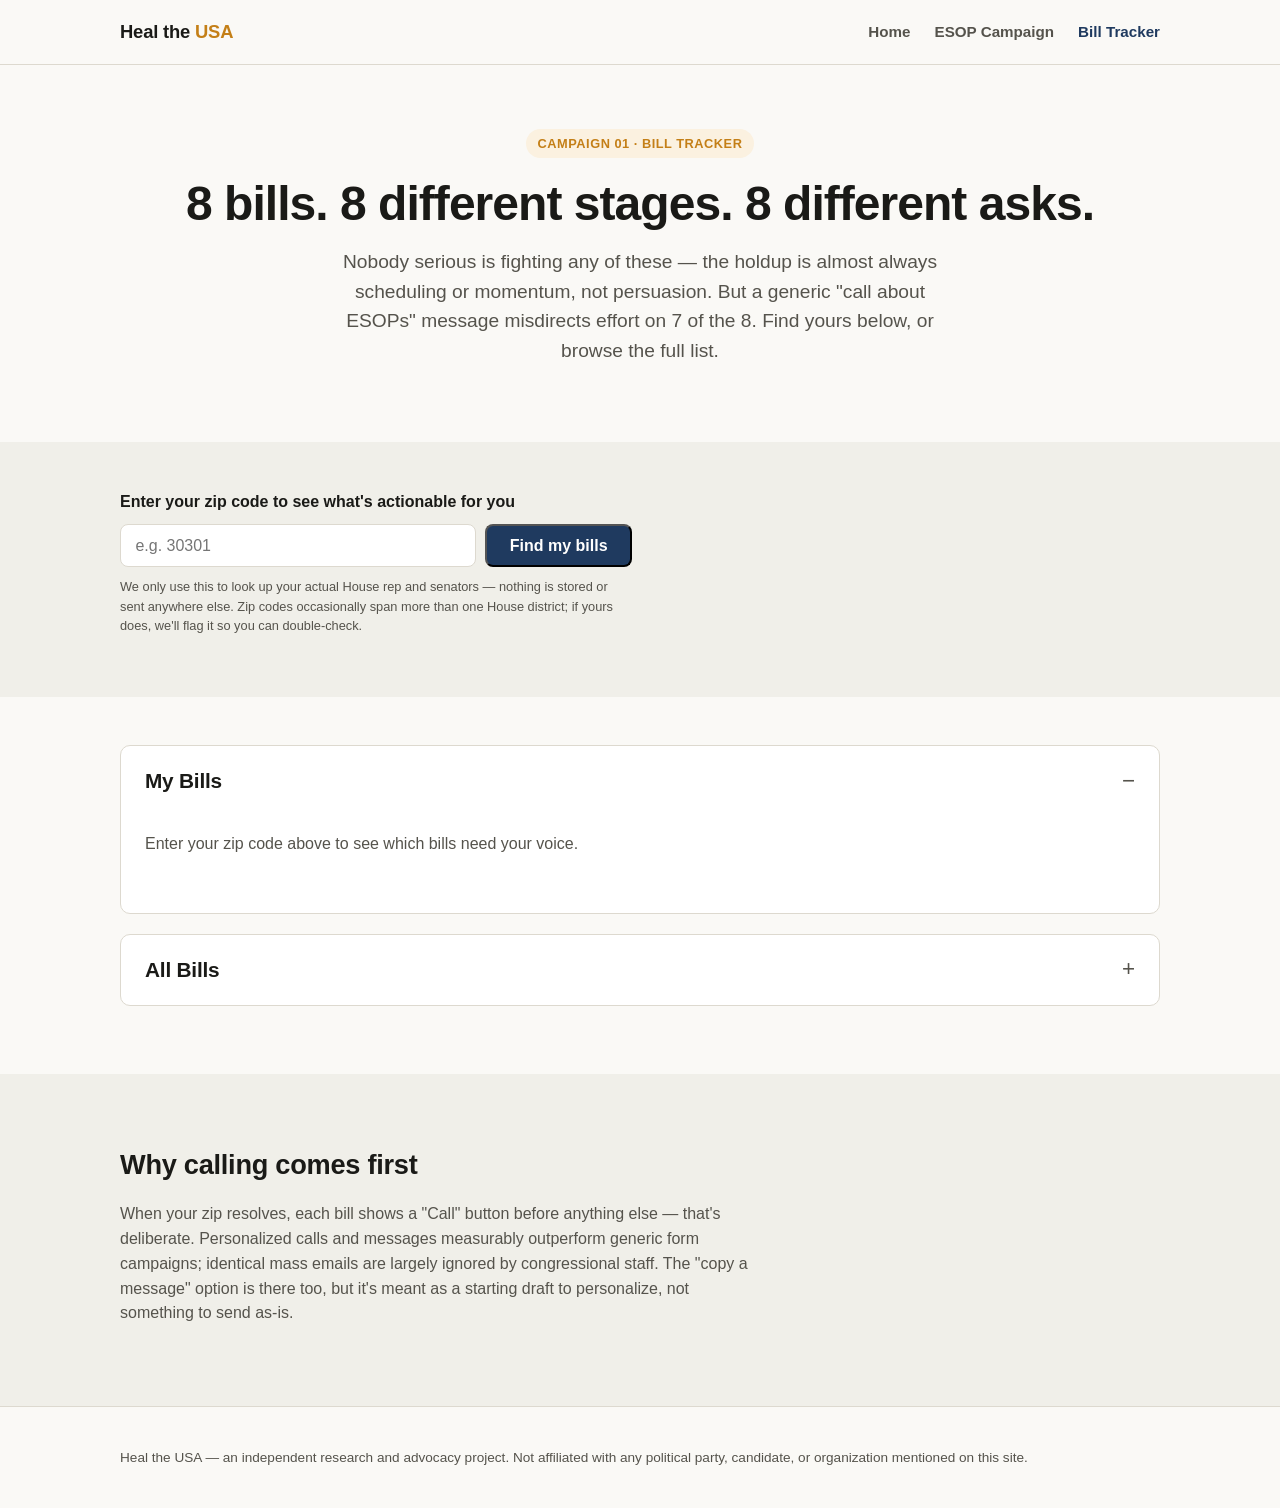
==== commit 1e2f9244: "Phase 5: live representative lookup via 5 Calls API proxy, personalized call/message generator" ====
--- a/bills.html
+++ b/bills.html
@@ -40,7 +40,7 @@
         <input type="text" id="zip-input" inputmode="numeric" maxlength="5" placeholder="e.g. 30301">
         <button class="btn" id="zip-submit" type="button">Find my bills</button>
       </div>
-      <p class="zip-note" id="zip-note">We only use this to identify your state — nothing is stored or sent anywhere. Exact House-district and named-representative lookup is coming in a future update; for now this identifies your state and its two U.S. Senators' worth of bills.</p>
+      <p class="zip-note" id="zip-note">We only use this to look up your actual House rep and senators — nothing is stored or sent anywhere else. Zip codes occasionally span more than one House district; if yours does, we'll flag it so you can double-check.</p>
     </div>
   </div>
 </section>
@@ -215,11 +215,13 @@
 
 <section class="alt">
   <div class="wrap">
-    <h2>Coming next: personalized outreach</h2>
+    <h2>Why calling comes first</h2>
     <p class="section-lead">
-      A tool that looks up your exact House representative by district (not just your
-      state) and generates a personalized draft for each actionable bill — not a
-      mass-blast form email, since the evidence says those get ignored.
+      When your zip resolves, each bill shows a "Call" button before anything else —
+      that's deliberate. Personalized calls and messages measurably outperform generic
+      form campaigns; identical mass emails are largely ignored by congressional staff.
+      The "copy a message" option is there too, but it's meant as a starting draft to
+      personalize, not something to send as-is.
     </p>
   </div>
 </section>
--- a/styles.css
+++ b/styles.css
@@ -322,7 +322,37 @@
 .my-bills-summary .mb-top { display: flex; justify-content: space-between; align-items: baseline; gap: 0.5rem; flex-wrap: wrap; }
 .my-bills-summary .mb-number { font-weight: 800; color: var(--navy); }
 .my-bills-summary .mb-ask { font-size: 0.9rem; color: var(--text-dim); margin-top: 0.3rem; }
+.my-bills-summary .mb-leverage {
+  font-size: 0.85rem;
+  color: var(--amber);
+  margin-top: 0.5rem;
+  padding-top: 0.5rem;
+  border-top: 1px dashed var(--border);
+}
+.my-bills-summary .mb-leverage strong { color: var(--amber); }
 .my-bills-state { font-weight: 700; margin-bottom: 1rem; }
+
+.my-bills-summary.personalized { cursor: default; }
+.my-bills-summary.personalized:hover { border-color: var(--border); }
+.my-bills-summary .mb-number { text-decoration: none; }
+.my-bills-summary a.mb-number:hover { text-decoration: underline; }
+
+.person-cards { display: grid; grid-template-columns: repeat(auto-fit, minmax(13rem, 1fr)); gap: 0.75rem; margin-top: 0.85rem; }
+.person-card {
+  background: var(--bg-alt);
+  border: 1px solid var(--border);
+  border-radius: 8px;
+  padding: 0.9rem;
+  display: flex;
+  flex-direction: column;
+  gap: 0.5rem;
+}
+.person-head { display: flex; flex-direction: column; }
+.person-name { font-weight: 700; }
+.person-role { font-size: 0.78rem; color: var(--text-dim); }
+.person-card .btn { text-align: center; font-size: 0.88rem; padding: 0.55rem 0.9rem; }
+.person-card .call-btn { background: var(--navy); }
+.contact-page-link { font-size: 0.8rem; text-align: center; margin-top: 0.1rem; }
 
 footer.site {
   border-top: 1px solid var(--border);
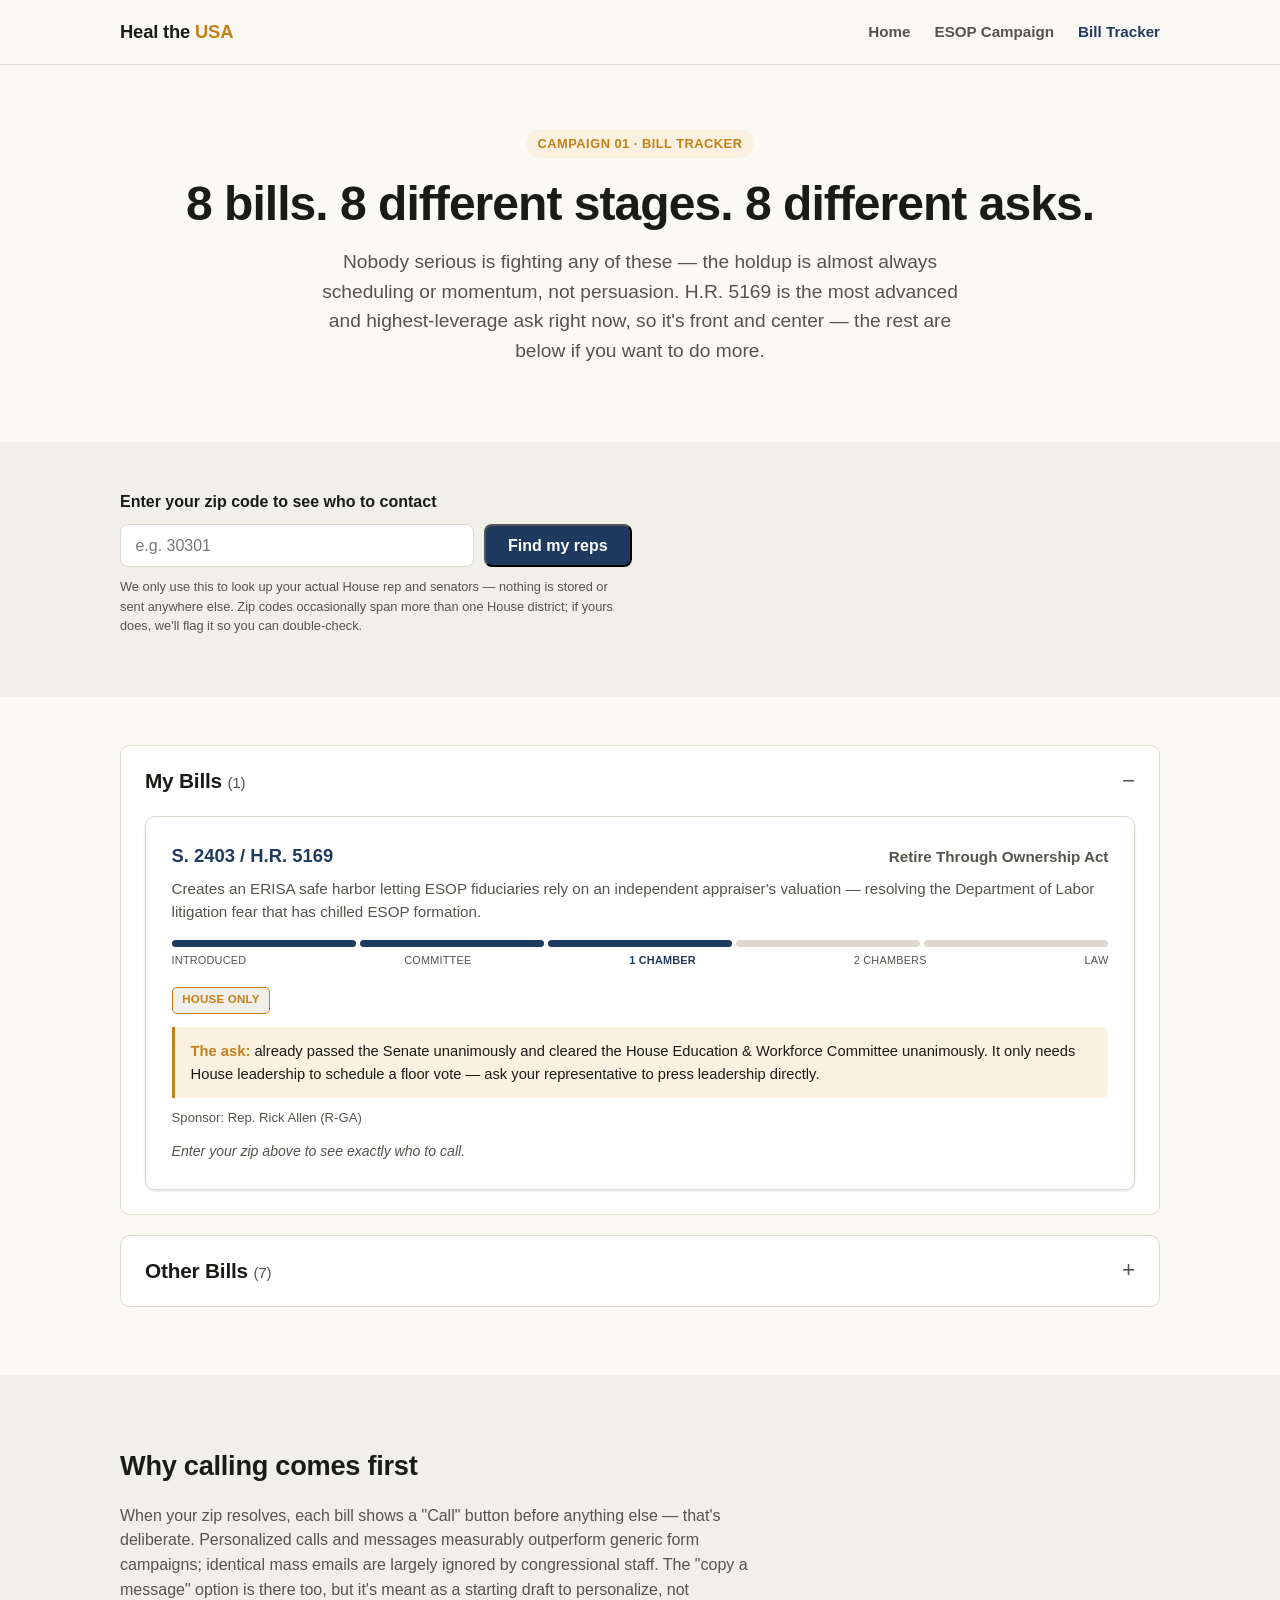
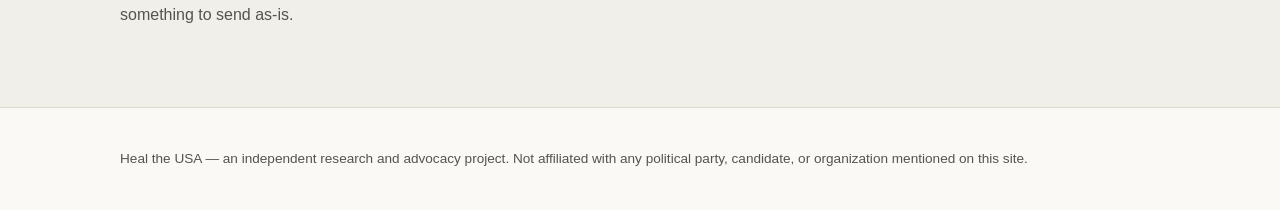
==== commit 295dbba2: "Restructure: unified bill-card design, My Bills = HR5169 only, Other Bills = rest, leverage-only-in-" ====
--- a/bills.html
+++ b/bills.html
@@ -26,8 +26,8 @@
     <h1>8 bills. 8 different stages. 8 different asks.</h1>
     <p class="lead">
       Nobody serious is fighting any of these — the holdup is almost always scheduling
-      or momentum, not persuasion. But a generic "call about ESOPs" message misdirects
-      effort on 7 of the 8. Find yours below, or browse the full list.
+      or momentum, not persuasion. H.R. 5169 is the most advanced and highest-leverage
+      ask right now, so it's front and center — the rest are below if you want to do more.
     </p>
   </div>
 </section>
@@ -35,10 +35,10 @@
 <section class="alt">
   <div class="wrap">
     <div class="zip-block">
-      <label for="zip-input">Enter your zip code to see what's actionable for you</label>
+      <label for="zip-input">Enter your zip code to see who to contact</label>
       <div class="zip-row">
         <input type="text" id="zip-input" inputmode="numeric" maxlength="5" placeholder="e.g. 30301">
-        <button class="btn" id="zip-submit" type="button">Find my bills</button>
+        <button class="btn" id="zip-submit" type="button">Find my reps</button>
       </div>
       <p class="zip-note" id="zip-note">We only use this to look up your actual House rep and senators — nothing is stored or sent anywhere else. Zip codes occasionally span more than one House district; if yours does, we'll flag it so you can double-check.</p>
     </div>
@@ -49,14 +49,37 @@
   <div class="wrap">
 
     <details class="collapsible" id="my-bills" open>
-      <summary><h2>My Bills</h2></summary>
+      <summary><h2>My Bills <span class="count-badge">(1)</span></h2></summary>
       <div id="my-bills-content" class="my-bills-content">
-        <p class="section-lead">Enter your zip code above to see which bills need your voice.</p>
+        <div id="zip-status"></div>
+        <div id="leverage-slot"></div>
+
+        <!-- S.2403 / H.R.5169 -->
+        <div class="bill-card" id="bill-hr5169" data-contact="house">
+          <div class="bill-head">
+            <span class="bill-number">S. 2403 / H.R. 5169</span>
+            <span class="bill-title">Retire Through Ownership Act</span>
+          </div>
+          <p class="bill-subject">Creates an ERISA safe harbor letting ESOP fiduciaries rely on an independent appraiser's valuation — resolving the Department of Labor litigation fear that has chilled ESOP formation.</p>
+          <div class="stage-tracker">
+            <div class="seg filled"></div><div class="seg filled"></div><div class="seg filled"></div><div class="seg"></div><div class="seg"></div>
+          </div>
+          <div class="stage-labels">
+            <span>Introduced</span><span>Committee</span><span class="current">1 Chamber</span><span>2 Chambers</span><span>Law</span>
+          </div>
+          <div class="contact-tags"><span class="contact-tag house">House only</span></div>
+          <div class="ask-box"><strong>The ask:</strong> already passed the Senate unanimously and cleared the House Education &amp; Workforce Committee unanimously. It only needs House leadership to schedule a floor vote — ask your representative to press leadership directly.</div>
+          <p class="bill-meta">Sponsor: Rep. Rick Allen (R-GA)</p>
+          <div class="person-cards-slot" data-bill="bill-hr5169" data-contact="house">
+            <p class="zip-prompt">Enter your zip above to see exactly who to call.</p>
+          </div>
+        </div>
+
       </div>
     </details>
 
-    <details class="collapsible" id="all-bills">
-      <summary><h2>All Bills</h2></summary>
+    <details class="collapsible" id="other-bills">
+      <summary><h2>Other Bills <span class="count-badge">(7)</span></h2></summary>
       <div class="all-bills-content">
         <div class="note-box">
           <strong>This is a manually-updated snapshot, current as of the last edit.</strong>
@@ -65,24 +88,6 @@
           pulling directly from Congress.gov is planned for a future update.
         </div>
 
-        <!-- S.2403 / H.R.5169 -->
-        <div class="bill-card" id="bill-hr5169" data-contact="house">
-          <div class="bill-head">
-            <span class="bill-number">S. 2403 / H.R. 5169</span>
-            <span class="bill-title">Retire Through Ownership Act</span>
-          </div>
-          <p class="bill-subject">Creates an ERISA safe harbor letting ESOP fiduciaries rely on an independent appraiser's valuation — resolving the Department of Labor litigation fear that has chilled ESOP formation.</p>
-          <div class="stage-tracker">
-            <div class="seg filled"></div><div class="seg filled"></div><div class="seg filled"></div><div class="seg"></div><div class="seg"></div>
-          </div>
-          <div class="stage-labels">
-            <span>Introduced</span><span>Committee</span><span class="current">1 Chamber</span><span>2 Chambers</span><span>Law</span>
-          </div>
-          <div class="contact-tags"><span class="contact-tag house">House only</span></div>
-          <div class="ask-box"><strong>The ask:</strong> already passed the Senate unanimously and cleared the House Education &amp; Workforce Committee unanimously. It only needs House leadership to schedule a floor vote — ask your representative to press leadership directly.</div>
-          <p class="bill-meta">Sponsor: Rep. Rick Allen (R-GA)</p>
-        </div>
-
         <!-- S.1728 -->
         <div class="bill-card" id="bill-s1728" data-contact="house">
           <div class="bill-head">
@@ -99,6 +104,9 @@
           <div class="contact-tags"><span class="contact-tag house">House only</span></div>
           <div class="ask-box"><strong>The ask:</strong> passed the Senate unanimously, but <em>no House companion bill exists yet at all</em> — a different problem than "schedule a vote." Ask your representative to introduce one, ideally someone on the Education &amp; Workforce Committee.</div>
           <p class="bill-meta">Sponsors: Sen. Bill Cassidy (R-LA), Sen. Maggie Hassan (D-NH)</p>
+          <div class="person-cards-slot" data-bill="bill-s1728" data-contact="house">
+            <p class="zip-prompt">Enter your zip above to see exactly who to call.</p>
+          </div>
         </div>
 
         <!-- S.1727 / H.R.9792 -->
@@ -117,6 +125,9 @@
           <div class="contact-tags"><span class="contact-tag senate">Senate</span><span class="contact-tag house">House</span></div>
           <div class="ask-box"><strong>The ask:</strong> stalled in the Senate HELP Committee — never got a floor vote. The House version (H.R. 9792) was just introduced and needs cosponsors. <strong>This is the one bill where contacting your senator is actually useful right now</strong> — ask them to push it out of committee. Separately, ask your representative to cosponsor H.R. 9792.</div>
           <p class="bill-meta">H.R. 9792 sponsor: Rep. Scott Perry (R-PA)</p>
+          <div class="person-cards-slot" data-bill="bill-s1727" data-contact="both">
+            <p class="zip-prompt">Enter your zip above to see exactly who to call.</p>
+          </div>
         </div>
 
         <!-- H.R.3105 / S.2461 -->
@@ -135,6 +146,9 @@
           <div class="contact-tags"><span class="contact-tag senate">Senate</span><span class="contact-tag house">House</span></div>
           <div class="ask-box"><strong>The ask:</strong> earliest-stage of the bipartisan bills — pending in the House Ways and Means Committee and the Senate Finance Committee. Ask both your representative and senator to cosponsor and push for committee movement.</div>
           <p class="bill-meta">House sponsors: Rep. Mike Kelly (R-PA), Rep. Jimmy Panetta (D-CA) &middot; Senate sponsors: Sen. Steve Daines (R-MT), Sen. Maggie Hassan (D-NH)</p>
+          <div class="person-cards-slot" data-bill="bill-hr3105" data-contact="both">
+            <p class="zip-prompt">Enter your zip above to see exactly who to call.</p>
+          </div>
         </div>
 
         <!-- American Ownership and Resilience Act -->
@@ -153,6 +167,9 @@
           <div class="contact-tags"><span class="contact-tag senate">Senate</span><span class="contact-tag house">House</span></div>
           <div class="ask-box"><strong>The ask:</strong> early-stage, pending in both chambers. Ask your representative and senator to cosponsor.</div>
           <p class="bill-meta">Sponsors: Sen. Chris Van Hollen (D-MD), Sen. Jerry Moran (R-KS), Rep. Blake Moore (R-UT), Rep. Lori Trahan (D-MA)</p>
+          <div class="person-cards-slot" data-bill="bill-aora" data-contact="both">
+            <p class="zip-prompt">Enter your zip above to see exactly who to call.</p>
+          </div>
         </div>
 
         <!-- SHARE Plan Act -->
@@ -170,6 +187,9 @@
           </div>
           <div class="contact-tags"><span class="contact-tag senate">Senate</span></div>
           <div class="ask-box"><strong>The ask:</strong> Senate-only for now — no confirmed House companion found yet. Ask your senator to cosponsor and to encourage a House companion to be introduced.</div>
+          <div class="person-cards-slot" data-bill="bill-s1101" data-contact="senate">
+            <p class="zip-prompt">Enter your zip above to see exactly who to call.</p>
+          </div>
         </div>
 
         <!-- H.R.5778 -->
@@ -188,6 +208,9 @@
           <div class="contact-tags"><span class="contact-tag house">House only</span></div>
           <div class="ask-box"><strong>The ask:</strong> passed the House Small Business Committee by unanimous vote (Nov. 18, 2025). No Senate companion confirmed. Ask your representative to press for a floor vote.</div>
           <p class="bill-meta">Sponsor: Rep. LaMonica McIver (D-NJ)</p>
+          <div class="person-cards-slot" data-bill="bill-hr5778" data-contact="house">
+            <p class="zip-prompt">Enter your zip above to see exactly who to call.</p>
+          </div>
         </div>
 
         <!-- H.R.2993 -->
@@ -205,6 +228,9 @@
           </div>
           <div class="contact-tags"><span class="contact-tag house">House only</span></div>
           <div class="ask-box"><strong>The ask:</strong> early stage. Ask your representative to cosponsor.</div>
+          <div class="person-cards-slot" data-bill="bill-hr2993" data-contact="house">
+            <p class="zip-prompt">Enter your zip above to see exactly who to call.</p>
+          </div>
         </div>
 
       </div>
--- a/styles.css
+++ b/styles.css
@@ -308,34 +308,16 @@
 details.collapsible .bill-card { margin: 0 0 1.25rem; }
 details.collapsible .bill-card:last-child { margin-bottom: 0; }
 
-.my-bills-summary {
-  display: block;
-  background: var(--bg-alt);
-  border: 1px solid var(--border);
-  border-radius: 8px;
-  padding: 0.9rem 1.1rem;
-  margin-bottom: 0.75rem;
-  text-decoration: none;
-  color: var(--text);
-}
-.my-bills-summary:hover { border-color: var(--navy); }
-.my-bills-summary .mb-top { display: flex; justify-content: space-between; align-items: baseline; gap: 0.5rem; flex-wrap: wrap; }
-.my-bills-summary .mb-number { font-weight: 800; color: var(--navy); }
-.my-bills-summary .mb-ask { font-size: 0.9rem; color: var(--text-dim); margin-top: 0.3rem; }
-.my-bills-summary .mb-leverage {
-  font-size: 0.85rem;
-  color: var(--amber);
-  margin-top: 0.5rem;
-  padding-top: 0.5rem;
-  border-top: 1px dashed var(--border);
-}
-.my-bills-summary .mb-leverage strong { color: var(--amber); }
 .my-bills-state { font-weight: 700; margin-bottom: 1rem; }
 
-.my-bills-summary.personalized { cursor: default; }
-.my-bills-summary.personalized:hover { border-color: var(--border); }
-.my-bills-summary .mb-number { text-decoration: none; }
-.my-bills-summary a.mb-number:hover { text-decoration: underline; }
+.zip-prompt, .zip-generic-note {
+  font-size: 0.88rem;
+  color: var(--text-dim);
+  font-style: italic;
+  margin: 0.75rem 0 0;
+}
+
+.count-badge { font-size: 0.95rem; font-weight: 400; color: var(--text-dim); }
 
 .person-cards { display: grid; grid-template-columns: repeat(auto-fit, minmax(13rem, 1fr)); gap: 0.75rem; margin-top: 0.85rem; }
 .person-card {
@@ -353,6 +335,19 @@
 .person-card .btn { text-align: center; font-size: 0.88rem; padding: 0.55rem 0.9rem; }
 .person-card .call-btn { background: var(--navy); }
 .contact-page-link { font-size: 0.8rem; text-align: center; margin-top: 0.1rem; }
+
+.leverage-section {
+  background: var(--amber-bg);
+  border: 2px solid var(--amber);
+  border-radius: var(--radius);
+  padding: 1.2rem 1.4rem;
+  margin-bottom: 1.5rem;
+}
+.leverage-section h3 { margin: 0 0 0.5rem; color: var(--amber); }
+.leverage-section p { margin: 0 0 0.75rem; font-size: 0.9rem; color: var(--text-dim); }
+.leverage-section ul { margin: 0; padding-left: 1.2rem; }
+.leverage-section li { margin-bottom: 0.5rem; font-size: 0.92rem; }
+.leverage-section a { color: var(--navy); font-weight: 700; }
 
 footer.site {
   border-top: 1px solid var(--border);
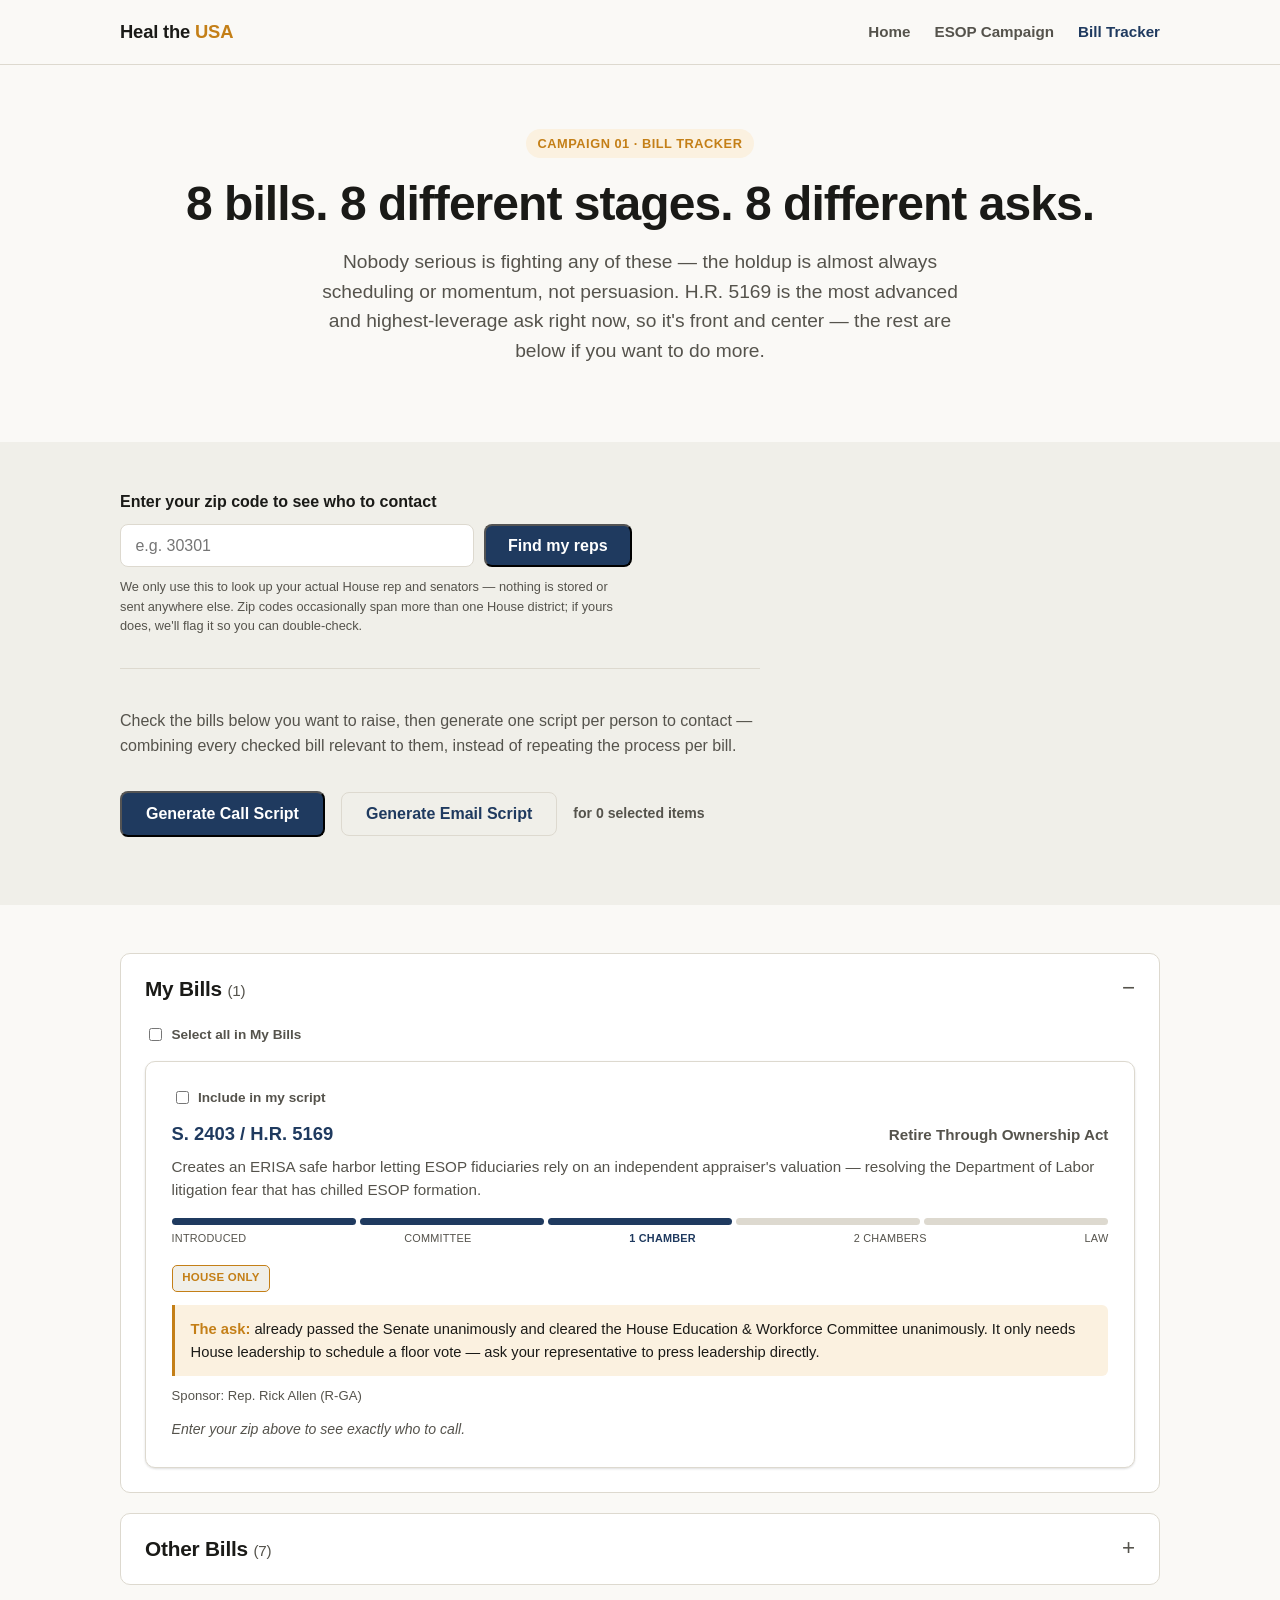
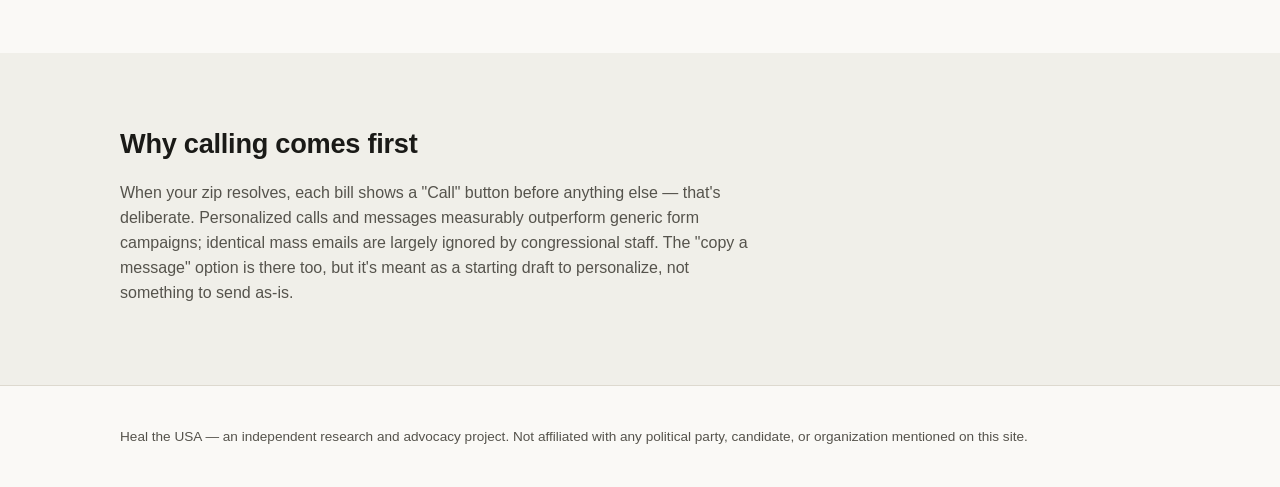
==== commit 31f4bfb4: "Add Generate Call/Email Script toolbar: checkboxes, select-all per section, live count, combined per" ====
--- a/bills.html
+++ b/bills.html
@@ -42,6 +42,16 @@
       </div>
       <p class="zip-note" id="zip-note">We only use this to look up your actual House rep and senators — nothing is stored or sent anywhere else. Zip codes occasionally span more than one House district; if yours does, we'll flag it so you can double-check.</p>
     </div>
+
+    <div class="script-builder">
+      <p class="section-lead">Check the bills below you want to raise, then generate one script per person to contact — combining every checked bill relevant to them, instead of repeating the process per bill.</p>
+      <div class="script-builder-actions">
+        <button class="btn" id="generate-call" type="button">Generate Call Script</button>
+        <button class="btn secondary" id="generate-email" type="button">Generate Email Script</button>
+        <span id="selected-count" class="selected-count">for 0 selected items</span>
+      </div>
+      <div id="script-output"></div>
+    </div>
   </div>
 </section>
 
@@ -49,13 +59,15 @@
   <div class="wrap">
 
     <details class="collapsible" id="my-bills" open>
-      <summary><h2>My Bills <span class="count-badge">(1)</span></h2></summary>
+      <summary><h2>My Bills <span class="count-badge" id="my-bills-count">(1)</span></h2></summary>
       <div id="my-bills-content" class="my-bills-content">
         <div id="zip-status"></div>
         <div id="leverage-slot"></div>
+        <label class="select-all"><input type="checkbox" class="select-all-cb" data-section="my-bills"> Select all in My Bills</label>
 
         <!-- S.2403 / H.R.5169 -->
         <div class="bill-card" id="bill-hr5169" data-contact="house">
+          <label class="bill-select"><input type="checkbox" data-bill="bill-hr5169"> Include in my script</label>
           <div class="bill-head">
             <span class="bill-number">S. 2403 / H.R. 5169</span>
             <span class="bill-title">Retire Through Ownership Act</span>
@@ -79,7 +91,7 @@
     </details>
 
     <details class="collapsible" id="other-bills">
-      <summary><h2>Other Bills <span class="count-badge">(7)</span></h2></summary>
+      <summary><h2>Other Bills <span class="count-badge" id="other-bills-count">(7)</span></h2></summary>
       <div class="all-bills-content">
         <div class="note-box">
           <strong>This is a manually-updated snapshot, current as of the last edit.</strong>
@@ -87,9 +99,11 @@
           (S. 2474 and S. 2458) were already absorbed into S. 1728 mid-stream. A live version
           pulling directly from Congress.gov is planned for a future update.
         </div>
+        <label class="select-all"><input type="checkbox" class="select-all-cb" data-section="other-bills"> Select all in Other Bills</label>
 
         <!-- S.1728 -->
         <div class="bill-card" id="bill-s1728" data-contact="house">
+          <label class="bill-select"><input type="checkbox" data-bill="bill-s1728"> Include in my script</label>
           <div class="bill-head">
             <span class="bill-number">S. 1728</span>
             <span class="bill-title">Employee Ownership Representation Act</span>
@@ -111,6 +125,7 @@
 
         <!-- S.1727 / H.R.9792 -->
         <div class="bill-card" id="bill-s1727" data-contact="both">
+          <label class="bill-select"><input type="checkbox" data-bill="bill-s1727"> Include in my script</label>
           <div class="bill-head">
             <span class="bill-number">S. 1727 / H.R. 9792</span>
             <span class="bill-title">Employee Ownership Fairness Act</span>
@@ -132,6 +147,7 @@
 
         <!-- H.R.3105 / S.2461 -->
         <div class="bill-card" id="bill-hr3105" data-contact="both">
+          <label class="bill-select"><input type="checkbox" data-bill="bill-hr3105"> Include in my script</label>
           <div class="bill-head">
             <span class="bill-number">H.R. 3105 / S. 2461</span>
             <span class="bill-title">Promotion and Expansion of Private Employee Ownership Act</span>
@@ -153,6 +169,7 @@
 
         <!-- American Ownership and Resilience Act -->
         <div class="bill-card" id="bill-aora" data-contact="both">
+          <label class="bill-select"><input type="checkbox" data-bill="bill-aora"> Include in my script</label>
           <div class="bill-head">
             <span class="bill-number">H.R. 3248 / S. 1645</span>
             <span class="bill-title">American Ownership and Resilience Act</span>
@@ -174,6 +191,7 @@
 
         <!-- SHARE Plan Act -->
         <div class="bill-card" id="bill-s1101" data-contact="senate">
+          <label class="bill-select"><input type="checkbox" data-bill="bill-s1101"> Include in my script</label>
           <div class="bill-head">
             <span class="bill-number">S. 1101</span>
             <span class="bill-title">SHARE Plan Act</span>
@@ -194,6 +212,7 @@
 
         <!-- H.R.5778 -->
         <div class="bill-card" id="bill-hr5778" data-contact="house">
+          <label class="bill-select"><input type="checkbox" data-bill="bill-hr5778"> Include in my script</label>
           <div class="bill-head">
             <span class="bill-number">H.R. 5778</span>
             <span class="bill-title">Improving SBA Engagement on Employee Ownership Act</span>
@@ -215,6 +234,7 @@
 
         <!-- H.R.2993 -->
         <div class="bill-card" id="bill-hr2993" data-contact="house">
+          <label class="bill-select"><input type="checkbox" data-bill="bill-hr2993"> Include in my script</label>
           <div class="bill-head">
             <span class="bill-number">H.R. 2993</span>
             <span class="bill-title">ESOP Funding for SBA Position Act</span>
--- a/styles.css
+++ b/styles.css
@@ -225,6 +225,10 @@
   box-shadow: var(--shadow);
   margin-bottom: 1.5rem;
 }
+.bill-card.has-leverage {
+  border: 4px solid var(--amber);
+  padding: calc(1.6rem - 3px); /* keep inner content position stable vs. the thicker border */
+}
 .bill-card .bill-head { display: flex; justify-content: space-between; align-items: baseline; flex-wrap: wrap; gap: 0.5rem; }
 .bill-card .bill-number { font-weight: 800; font-size: 1.15rem; color: var(--navy); }
 .bill-card .bill-title { font-weight: 600; font-size: 0.95rem; color: var(--text-dim); }
@@ -278,6 +282,34 @@
 .zip-note { font-size: 0.8rem; color: var(--text-dim); margin-top: 0.6rem; }
 .zip-error { color: #b3261e; font-weight: 600; }
 
+.script-builder { max-width: 40rem; margin-top: 2rem; padding-top: 1.5rem; border-top: 1px solid var(--border); }
+.script-builder-actions { display: flex; align-items: center; gap: 1rem; flex-wrap: wrap; margin-top: 0.75rem; }
+.selected-count { font-size: 0.88rem; color: var(--text-dim); font-weight: 600; }
+#script-output { margin-top: 1.25rem; }
+#script-output .person-card { max-width: 26rem; }
+#script-output .person-cards { grid-template-columns: repeat(auto-fit, minmax(18rem, 1fr)); }
+
+.select-all {
+  display: inline-flex;
+  align-items: center;
+  gap: 0.4rem;
+  font-size: 0.85rem;
+  font-weight: 700;
+  color: var(--text-dim);
+  margin-bottom: 1rem;
+  cursor: pointer;
+}
+.bill-select {
+  display: inline-flex;
+  align-items: center;
+  gap: 0.4rem;
+  font-size: 0.85rem;
+  font-weight: 600;
+  color: var(--text-dim);
+  margin-bottom: 0.75rem;
+  cursor: pointer;
+}
+
 /* Collapsible sections */
 details.collapsible {
   border: 1px solid var(--border);
@@ -332,10 +364,38 @@
 .person-head { display: flex; flex-direction: column; }
 .person-name { font-weight: 700; }
 .person-role { font-size: 0.78rem; color: var(--text-dim); }
+.person-leverage { font-size: 0.8rem; font-weight: 700; color: var(--amber); }
 .person-card .btn { text-align: center; font-size: 0.88rem; padding: 0.55rem 0.9rem; }
 .person-card .call-btn { background: var(--navy); }
 .contact-page-link { font-size: 0.8rem; text-align: center; margin-top: 0.1rem; }
 
+.script-block {
+  background: var(--bg);
+  border: 1px solid var(--border);
+  border-radius: 6px;
+  padding: 0.5rem 0.7rem;
+}
+.script-block summary {
+  cursor: pointer;
+  font-size: 0.82rem;
+  font-weight: 700;
+  list-style: none;
+}
+.script-block summary::-webkit-details-marker { display: none; }
+.script-block summary::before { content: "\25B8  "; }
+.script-block[open] summary::before { content: "\25BE  "; }
+.script-block .script-text {
+  font-size: 0.85rem;
+  line-height: 1.5;
+  color: var(--text-dim);
+  background: var(--bg-alt);
+  border-radius: 6px;
+  padding: 0.7rem 0.8rem;
+  margin: 0.5rem 0;
+  white-space: normal;
+}
+.script-block .copy-btn { width: 100%; font-size: 0.82rem; padding: 0.4rem 0.7rem; }
+
 .leverage-section {
   background: var(--amber-bg);
   border: 2px solid var(--amber);
@@ -345,8 +405,6 @@
 }
 .leverage-section h3 { margin: 0 0 0.5rem; color: var(--amber); }
 .leverage-section p { margin: 0 0 0.75rem; font-size: 0.9rem; color: var(--text-dim); }
-.leverage-section ul { margin: 0; padding-left: 1.2rem; }
-.leverage-section li { margin-bottom: 0.5rem; font-size: 0.92rem; }
 .leverage-section a { color: var(--navy); font-weight: 700; }
 
 footer.site {
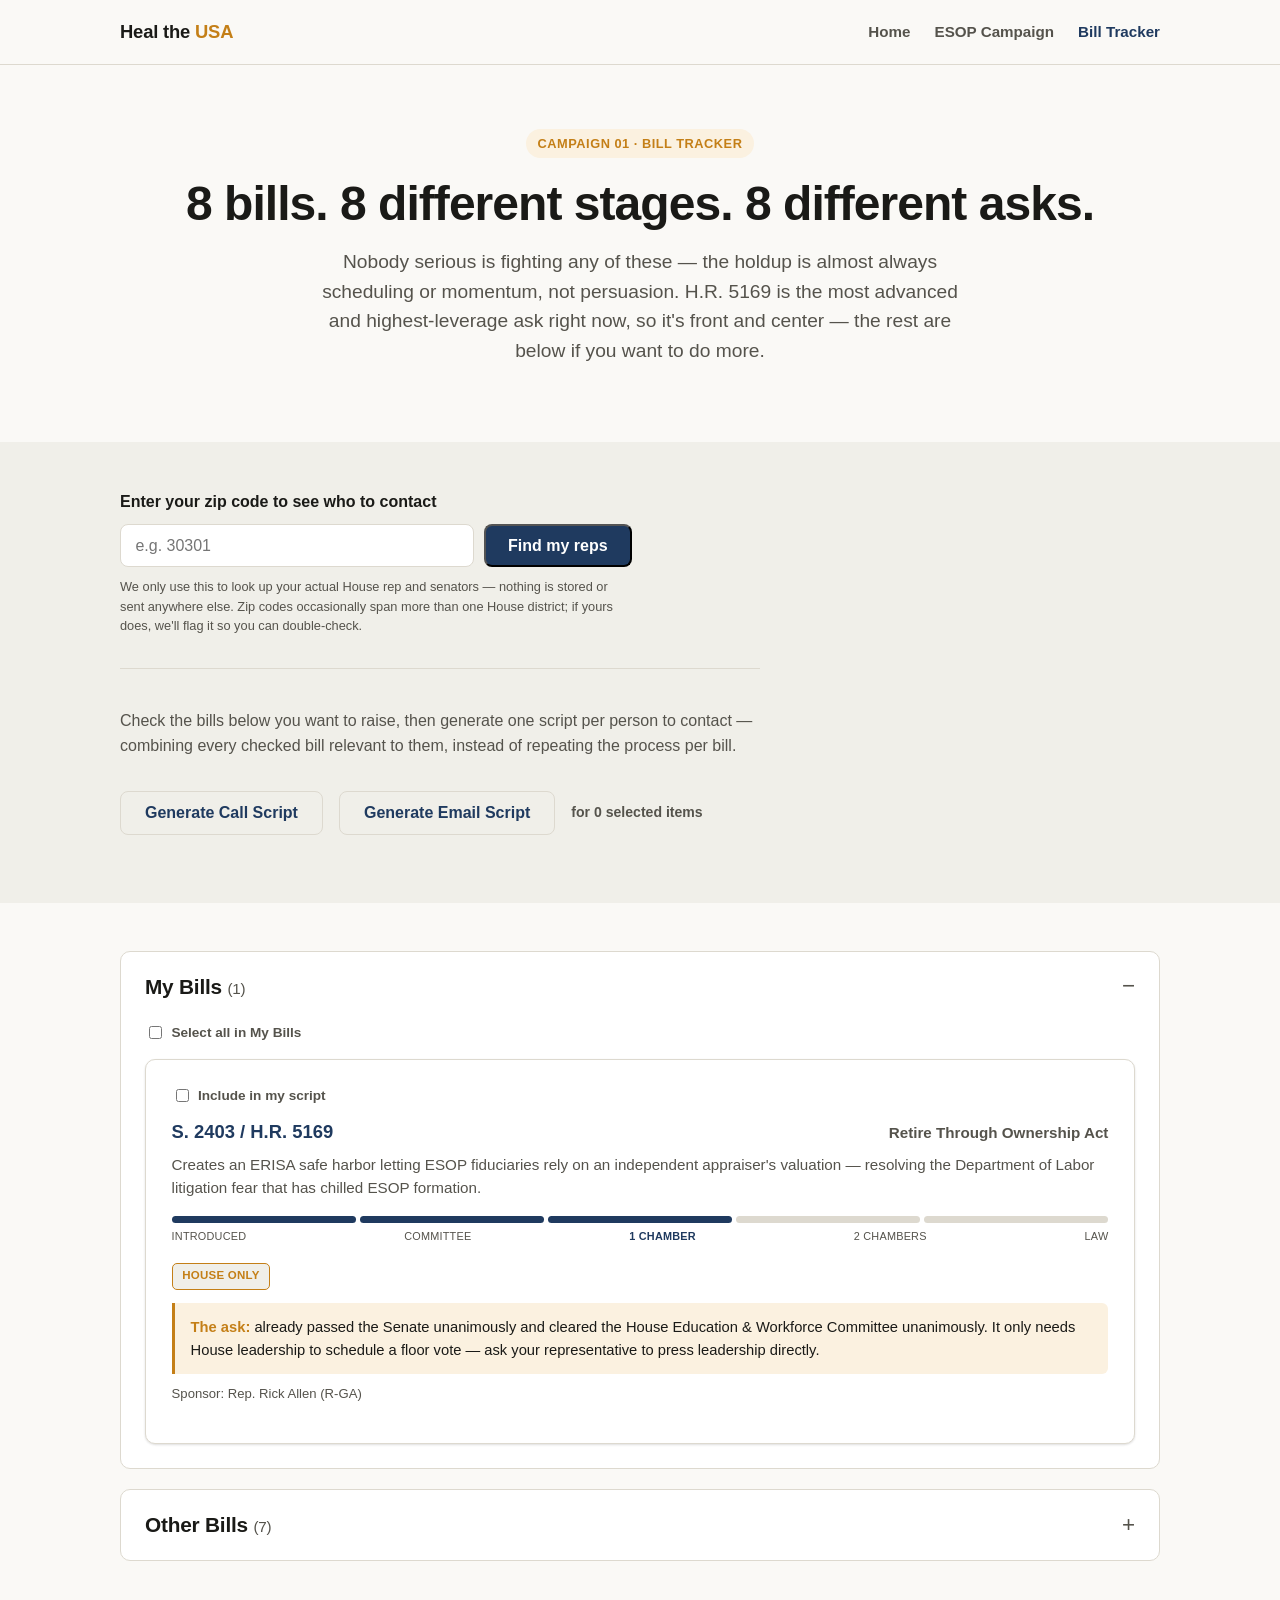
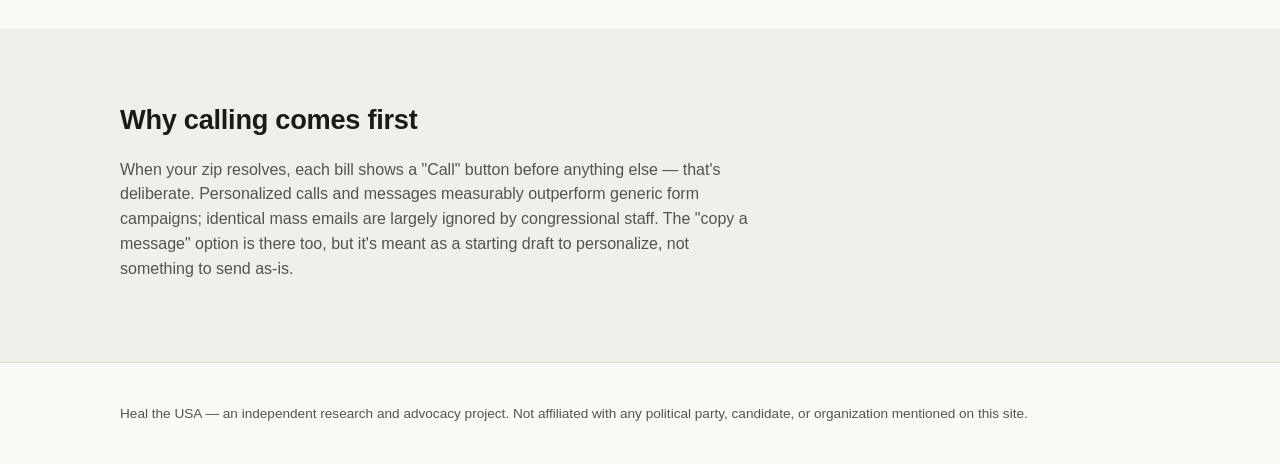
==== commit 31fc26bb: "Strip per-card contact UI (generation now toolbar-only), add active-button state, border leveraged p" ====
--- a/bills.html
+++ b/bills.html
@@ -46,8 +46,8 @@
     <div class="script-builder">
       <p class="section-lead">Check the bills below you want to raise, then generate one script per person to contact — combining every checked bill relevant to them, instead of repeating the process per bill.</p>
       <div class="script-builder-actions">
-        <button class="btn" id="generate-call" type="button">Generate Call Script</button>
-        <button class="btn secondary" id="generate-email" type="button">Generate Email Script</button>
+        <button class="btn secondary generate-btn" id="generate-call" type="button">Generate Call Script</button>
+        <button class="btn secondary generate-btn" id="generate-email" type="button">Generate Email Script</button>
         <span id="selected-count" class="selected-count">for 0 selected items</span>
       </div>
       <div id="script-output"></div>
@@ -82,9 +82,6 @@
           <div class="contact-tags"><span class="contact-tag house">House only</span></div>
           <div class="ask-box"><strong>The ask:</strong> already passed the Senate unanimously and cleared the House Education &amp; Workforce Committee unanimously. It only needs House leadership to schedule a floor vote — ask your representative to press leadership directly.</div>
           <p class="bill-meta">Sponsor: Rep. Rick Allen (R-GA)</p>
-          <div class="person-cards-slot" data-bill="bill-hr5169" data-contact="house">
-            <p class="zip-prompt">Enter your zip above to see exactly who to call.</p>
-          </div>
         </div>
 
       </div>
@@ -118,9 +115,6 @@
           <div class="contact-tags"><span class="contact-tag house">House only</span></div>
           <div class="ask-box"><strong>The ask:</strong> passed the Senate unanimously, but <em>no House companion bill exists yet at all</em> — a different problem than "schedule a vote." Ask your representative to introduce one, ideally someone on the Education &amp; Workforce Committee.</div>
           <p class="bill-meta">Sponsors: Sen. Bill Cassidy (R-LA), Sen. Maggie Hassan (D-NH)</p>
-          <div class="person-cards-slot" data-bill="bill-s1728" data-contact="house">
-            <p class="zip-prompt">Enter your zip above to see exactly who to call.</p>
-          </div>
         </div>
 
         <!-- S.1727 / H.R.9792 -->
@@ -140,9 +134,6 @@
           <div class="contact-tags"><span class="contact-tag senate">Senate</span><span class="contact-tag house">House</span></div>
           <div class="ask-box"><strong>The ask:</strong> stalled in the Senate HELP Committee — never got a floor vote. The House version (H.R. 9792) was just introduced and needs cosponsors. <strong>This is the one bill where contacting your senator is actually useful right now</strong> — ask them to push it out of committee. Separately, ask your representative to cosponsor H.R. 9792.</div>
           <p class="bill-meta">H.R. 9792 sponsor: Rep. Scott Perry (R-PA)</p>
-          <div class="person-cards-slot" data-bill="bill-s1727" data-contact="both">
-            <p class="zip-prompt">Enter your zip above to see exactly who to call.</p>
-          </div>
         </div>
 
         <!-- H.R.3105 / S.2461 -->
@@ -162,9 +153,6 @@
           <div class="contact-tags"><span class="contact-tag senate">Senate</span><span class="contact-tag house">House</span></div>
           <div class="ask-box"><strong>The ask:</strong> earliest-stage of the bipartisan bills — pending in the House Ways and Means Committee and the Senate Finance Committee. Ask both your representative and senator to cosponsor and push for committee movement.</div>
           <p class="bill-meta">House sponsors: Rep. Mike Kelly (R-PA), Rep. Jimmy Panetta (D-CA) &middot; Senate sponsors: Sen. Steve Daines (R-MT), Sen. Maggie Hassan (D-NH)</p>
-          <div class="person-cards-slot" data-bill="bill-hr3105" data-contact="both">
-            <p class="zip-prompt">Enter your zip above to see exactly who to call.</p>
-          </div>
         </div>
 
         <!-- American Ownership and Resilience Act -->
@@ -184,9 +172,6 @@
           <div class="contact-tags"><span class="contact-tag senate">Senate</span><span class="contact-tag house">House</span></div>
           <div class="ask-box"><strong>The ask:</strong> early-stage, pending in both chambers. Ask your representative and senator to cosponsor.</div>
           <p class="bill-meta">Sponsors: Sen. Chris Van Hollen (D-MD), Sen. Jerry Moran (R-KS), Rep. Blake Moore (R-UT), Rep. Lori Trahan (D-MA)</p>
-          <div class="person-cards-slot" data-bill="bill-aora" data-contact="both">
-            <p class="zip-prompt">Enter your zip above to see exactly who to call.</p>
-          </div>
         </div>
 
         <!-- SHARE Plan Act -->
@@ -205,9 +190,6 @@
           </div>
           <div class="contact-tags"><span class="contact-tag senate">Senate</span></div>
           <div class="ask-box"><strong>The ask:</strong> Senate-only for now — no confirmed House companion found yet. Ask your senator to cosponsor and to encourage a House companion to be introduced.</div>
-          <div class="person-cards-slot" data-bill="bill-s1101" data-contact="senate">
-            <p class="zip-prompt">Enter your zip above to see exactly who to call.</p>
-          </div>
         </div>
 
         <!-- H.R.5778 -->
@@ -227,9 +209,6 @@
           <div class="contact-tags"><span class="contact-tag house">House only</span></div>
           <div class="ask-box"><strong>The ask:</strong> passed the House Small Business Committee by unanimous vote (Nov. 18, 2025). No Senate companion confirmed. Ask your representative to press for a floor vote.</div>
           <p class="bill-meta">Sponsor: Rep. LaMonica McIver (D-NJ)</p>
-          <div class="person-cards-slot" data-bill="bill-hr5778" data-contact="house">
-            <p class="zip-prompt">Enter your zip above to see exactly who to call.</p>
-          </div>
         </div>
 
         <!-- H.R.2993 -->
@@ -248,9 +227,6 @@
           </div>
           <div class="contact-tags"><span class="contact-tag house">House only</span></div>
           <div class="ask-box"><strong>The ask:</strong> early stage. Ask your representative to cosponsor.</div>
-          <div class="person-cards-slot" data-bill="bill-hr2993" data-contact="house">
-            <p class="zip-prompt">Enter your zip above to see exactly who to call.</p>
-          </div>
         </div>
 
       </div>
--- a/styles.css
+++ b/styles.css
@@ -110,6 +110,11 @@
   border: 1.5px solid var(--border);
 }
 .btn.secondary:hover { border-color: var(--navy); }
+.generate-btn.active {
+  background: var(--navy);
+  color: #fff;
+  border-color: var(--navy);
+}
 
 section { padding: 3rem 0; }
 section.alt { background: var(--bg-alt); }
@@ -361,6 +366,10 @@
   flex-direction: column;
   gap: 0.5rem;
 }
+.person-card.has-leverage {
+  border: 4px solid var(--amber);
+  padding: calc(0.9rem - 3px);
+}
 .person-head { display: flex; flex-direction: column; }
 .person-name { font-weight: 700; }
 .person-role { font-size: 0.78rem; color: var(--text-dim); }
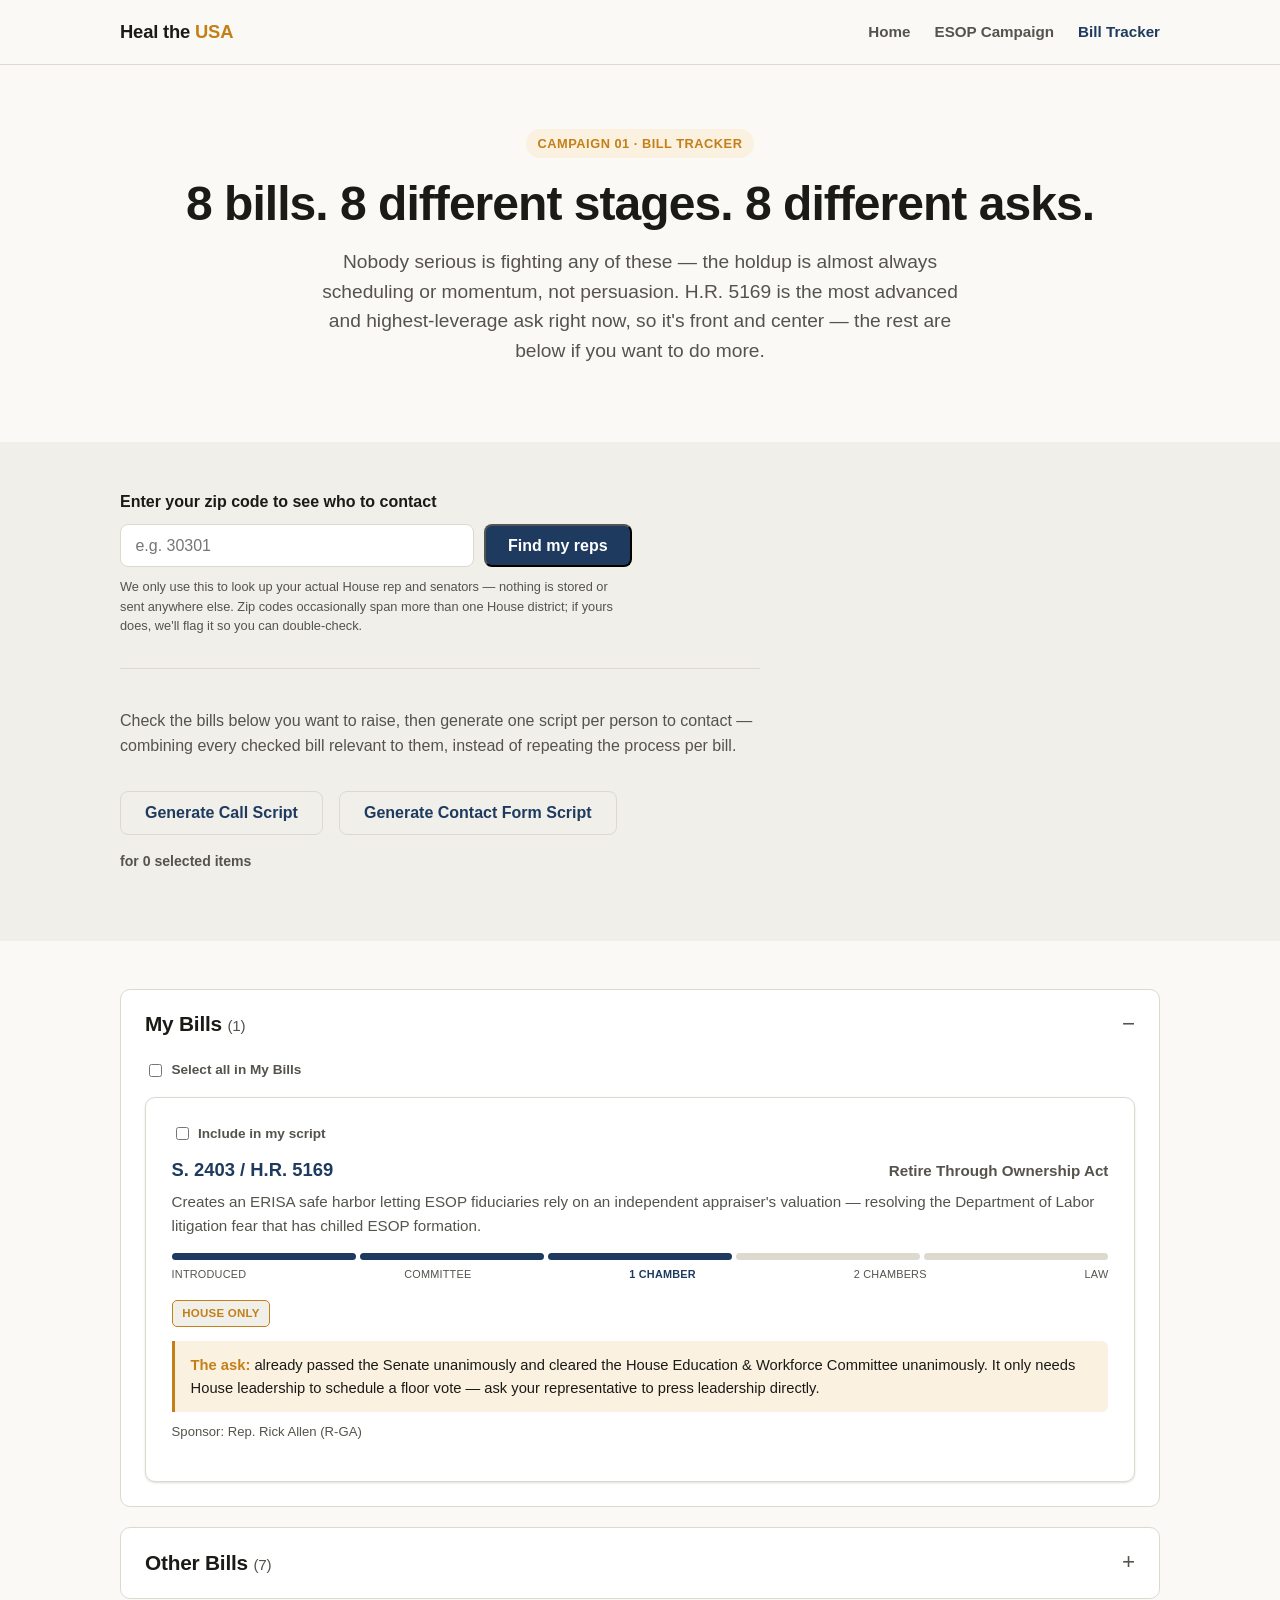
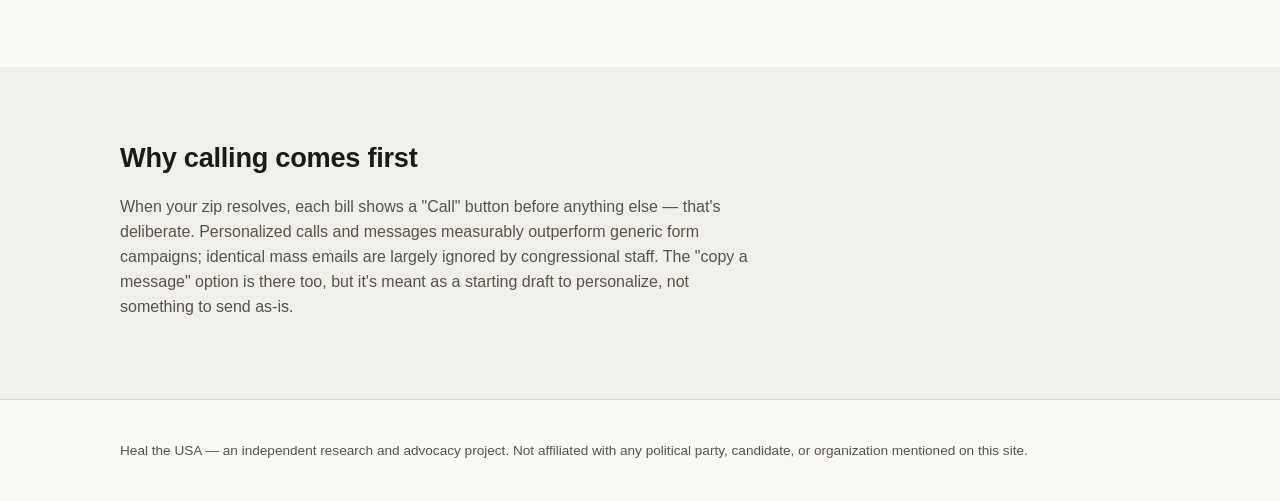
==== commit 885a8c5e: "Rename Email Script to Contact Form Script throughout, drop mailto option, link to office /contact p" ====
--- a/bills.html
+++ b/bills.html
@@ -47,7 +47,7 @@
       <p class="section-lead">Check the bills below you want to raise, then generate one script per person to contact — combining every checked bill relevant to them, instead of repeating the process per bill.</p>
       <div class="script-builder-actions">
         <button class="btn secondary generate-btn" id="generate-call" type="button">Generate Call Script</button>
-        <button class="btn secondary generate-btn" id="generate-email" type="button">Generate Email Script</button>
+        <button class="btn secondary generate-btn" id="generate-contact" type="button">Generate Contact Form Script</button>
         <span id="selected-count" class="selected-count">for 0 selected items</span>
       </div>
       <div id="script-output"></div>
--- a/styles.css
+++ b/styles.css
@@ -234,6 +234,18 @@
   border: 4px solid var(--amber);
   padding: calc(1.6rem - 3px); /* keep inner content position stable vs. the thicker border */
 }
+.card-leverage-note {
+  margin-top: 1rem;
+  padding-top: 0.85rem;
+  border-top: 1px dashed var(--amber);
+}
+.card-leverage-note p {
+  margin: 0 0 0.4rem;
+  font-size: 0.88rem;
+  color: var(--amber);
+  font-weight: 600;
+}
+.card-leverage-note p:last-child { margin-bottom: 0; }
 .bill-card .bill-head { display: flex; justify-content: space-between; align-items: baseline; flex-wrap: wrap; gap: 0.5rem; }
 .bill-card .bill-number { font-weight: 800; font-size: 1.15rem; color: var(--navy); }
 .bill-card .bill-title { font-weight: 600; font-size: 0.95rem; color: var(--text-dim); }
@@ -378,32 +390,23 @@
 .person-card .call-btn { background: var(--navy); }
 .contact-page-link { font-size: 0.8rem; text-align: center; margin-top: 0.1rem; }
 
-.script-block {
-  background: var(--bg);
-  border: 1px solid var(--border);
-  border-radius: 6px;
-  padding: 0.5rem 0.7rem;
-}
-.script-block summary {
-  cursor: pointer;
-  font-size: 0.82rem;
-  font-weight: 700;
-  list-style: none;
-}
-.script-block summary::-webkit-details-marker { display: none; }
-.script-block summary::before { content: "\25B8  "; }
-.script-block[open] summary::before { content: "\25BE  "; }
-.script-block .script-text {
+.script-text {
   font-size: 0.85rem;
   line-height: 1.5;
   color: var(--text-dim);
-  background: var(--bg-alt);
+  background: var(--bg);
   border-radius: 6px;
   padding: 0.7rem 0.8rem;
   margin: 0.5rem 0;
   white-space: normal;
 }
-.script-block .copy-btn { width: 100%; font-size: 0.82rem; padding: 0.4rem 0.7rem; }
+.script-placeholder {
+  color: #d32f2f;
+  font-weight: 700;
+}
+@media (prefers-color-scheme: dark) {
+  .script-placeholder { color: #ff6b6b; }
+}
 
 .leverage-section {
   background: var(--amber-bg);
